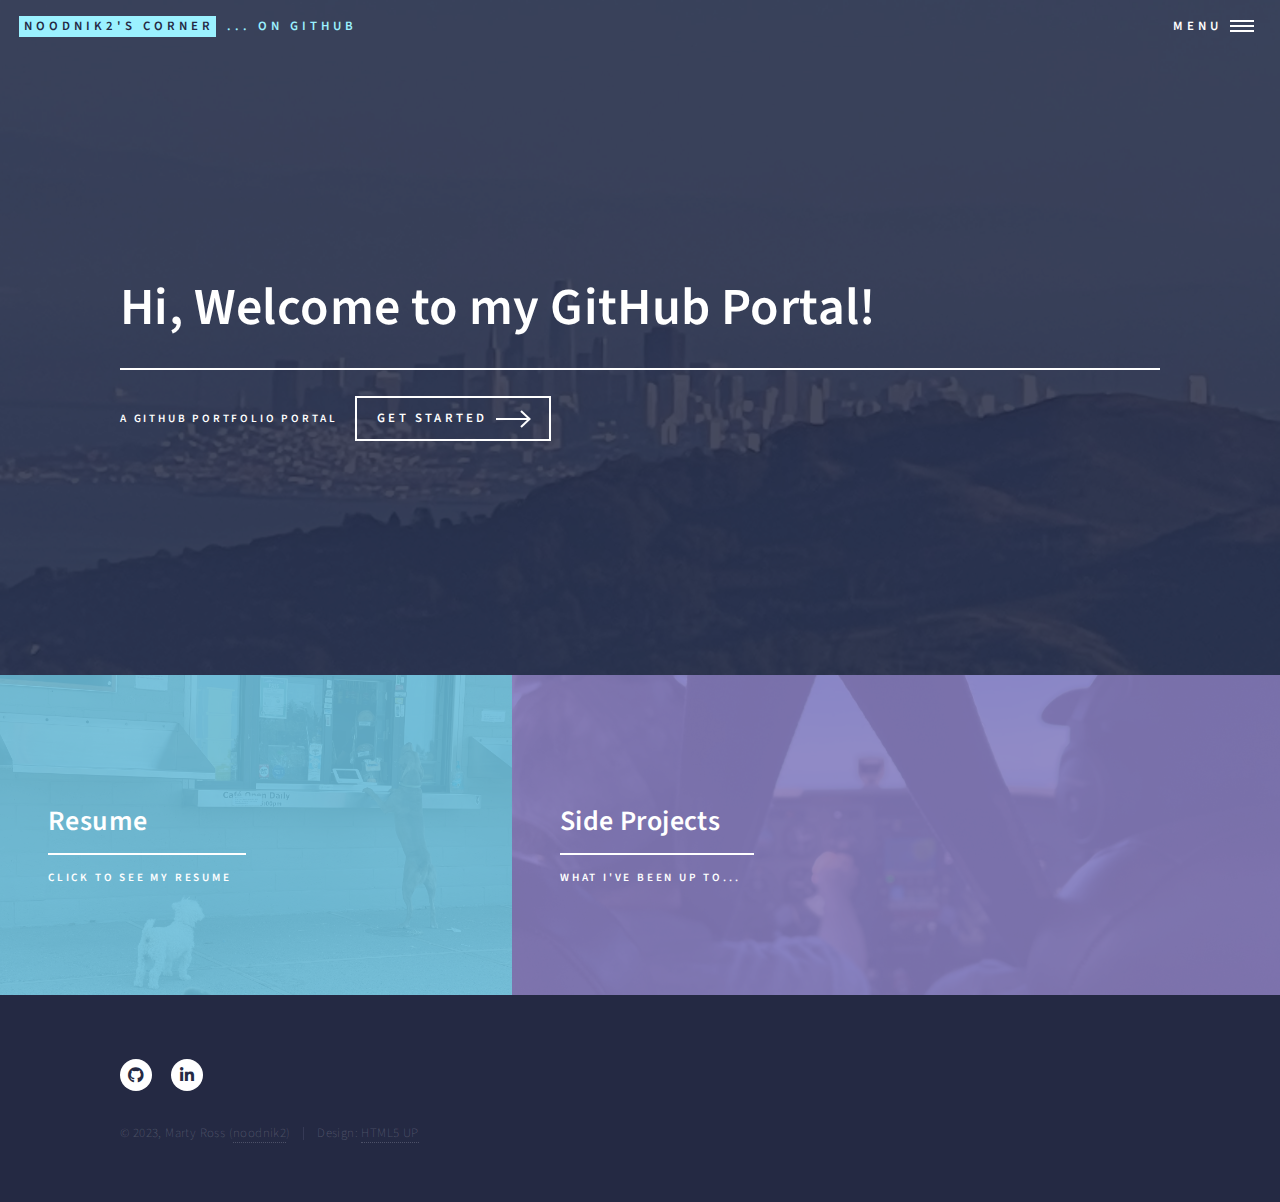
==== index.html @ 8166506c "Add favicon" ====
<!DOCTYPE HTML>
<!--
	Forty by HTML5 UP
	html5up.net | @ajlkn
	Free for personal and commercial use under the CCA 3.0 license (html5up.net/license)
-->
<html>
	<head>
		<title>Home | Noodnik2's Corner</title>
		<meta charset="utf-8" />
		<meta name="viewport" content="width=device-width, initial-scale=1, user-scalable=no" />
		<link rel="stylesheet" href="assets/css/main.css" />
		<link rel="icon" type="image/x-icon" href="images/muddyfeet.JPG">
		<noscript><link rel="stylesheet" href="assets/css/noscript.css" /></noscript>
	</head>
	<body class="is-preload">

		<!-- Wrapper -->
			<div id="wrapper">

				<!-- Header -->
					<header id="header" class="alt">
						<a href="index.html" class="logo"><strong>Noodnik2's Corner</strong> <span>... on GitHub</span></a>
						<nav>
							<a href="#menu">Menu</a>
						</nav>
					</header>

				<!-- Menu -->
					<nav id="menu">
						<ul class="links">
							<li><a href="index.html">Home</a></li>
							<li><a href="static/230316-MartyRoss-2fpg.pdf">Resume</a></li>
							<li><a href="side-projects.html">Side Projects</a></li>
						</ul>
						<ul class="actions stacked">
							<li><a href="index.html" class="button primary fit">Get Started</a></li>
						</ul>
					</nav>

				<!-- Banner -->
					<section id="banner" class="major">
						<div class="inner">
							<header class="major">
								<h1>Hi, Welcome to my GitHub Portal!</h1>
							</header>
							<div class="content">
								<p style="text-transform: uppercase;">A GitHub Portfolio Portal</p>
<!--								<p>Come share in my adventure!</p>-->
								<ul class="actions">
									<li><a href="#one" class="button next scrolly">Get Started</a></li>
								</ul>
							</div>
						</div>
					</section>

				<!-- Main -->
					<div id="main">

						<!-- One -->
							<section id="one" class="tiles">
								<article>
									<span class="image">
										<img src="images/houndclient.jpeg" alt="" />
									</span>
									<header class="major">
										<h3><a href="static/230316-MartyRoss-2fpg.pdf" class="link">Resume</a></h3>
										<p>Click to see my resume</p>
									</header>
								</article>
								<article>
									<span class="image">
										<img src="images/pilotage.jpeg" alt="" />
									</span>
									<header class="major">
										<h3><a href="side-projects.html" class="link">Side Projects</a></h3>
										<p>What I've been up to...</p>
									</header>
								</article>
<!--								<article>-->
<!--									<span class="image">-->
<!--										<img src="images/pic03.jpg" alt="" />-->
<!--									</span>-->
<!--									<header class="major">-->
<!--										<h3><a href="my-interests.html" class="link">Interests</a></h3>-->
<!--										<p>What interests me?</p>-->
<!--									</header>-->
<!--								</article>-->
<!--								<article>-->
<!--									<span class="image">-->
<!--										<img src="images/pic04.jpg" alt="" />-->
<!--									</span>-->
<!--									<header class="major">-->
<!--										<h3><a href="my-family.html" class="link">Family</a></h3>-->
<!--										<p>A bit about my family</p>-->
<!--									</header>-->
<!--								</article>-->

<!--								<article>-->
<!--									<span class="image">-->
<!--										<img src="images/pic05.jpg" alt="" />-->
<!--									</span>-->
<!--									<header class="major">-->
<!--										<h3><a href="landing.html" class="link">Consequat</a></h3>-->
<!--										<p>Ipsum dolor sit amet</p>-->
<!--									</header>-->
<!--								</article>-->
<!--								<article>-->
<!--									<span class="image">-->
<!--										<img src="images/pic06.jpg" alt="" />-->
<!--									</span>-->
<!--									<header class="major">-->
<!--										<h3><a href="landing.html" class="link">Etiam</a></h3>-->
<!--										<p>Feugiat amet tempus</p>-->
<!--									</header>-->
<!--								</article>-->
							</section>

<!--						&lt;!&ndash; Two &ndash;&gt;-->
<!--							<section id="two">-->
<!--								<div class="inner">-->
<!--									<header class="major">-->
<!--										<h2>Massa libero</h2>-->
<!--									</header>-->
<!--									<p>Nullam et orci eu lorem consequat tincidunt vivamus et sagittis libero. Mauris aliquet magna magna sed nunc rhoncus pharetra. Pellentesque condimentum sem. In efficitur ligula tate urna. Maecenas laoreet massa vel lacinia pellentesque lorem ipsum dolor. Nullam et orci eu lorem consequat tincidunt. Vivamus et sagittis libero. Mauris aliquet magna magna sed nunc rhoncus amet pharetra et feugiat tempus.</p>-->
<!--									<ul class="actions">-->
<!--										<li><a href="landing.html" class="button next">Get Started</a></li>-->
<!--									</ul>-->
<!--								</div>-->
<!--							</section>-->

					</div>

				<!-- Contact -->
<!--					<section id="contact">-->
<!--						<div class="inner">-->
<!--							<section>-->
<!--								<form method="post" action="#">-->
<!--									<div class="fields">-->
<!--										<div class="field half">-->
<!--											<label for="name">Name</label>-->
<!--											<input type="text" name="name" id="name" />-->
<!--										</div>-->
<!--										<div class="field half">-->
<!--											<label for="email">Email</label>-->
<!--											<input type="text" name="email" id="email" />-->
<!--										</div>-->
<!--										<div class="field">-->
<!--											<label for="message">Message</label>-->
<!--											<textarea name="message" id="message" rows="6"></textarea>-->
<!--										</div>-->
<!--									</div>-->
<!--									<ul class="actions">-->
<!--										<li><input type="submit" value="Send Message" class="primary" /></li>-->
<!--										<li><input type="reset" value="Clear" /></li>-->
<!--									</ul>-->
<!--								</form>-->
<!--							</section>-->
<!--							<section class="split">-->
<!--								<section>-->
<!--									<div class="contact-method">-->
<!--										<span class="icon solid alt fa-envelope"></span>-->
<!--										<h3>Email</h3>-->
<!--										<a href="#">information@untitled.tld</a>-->
<!--									</div>-->
<!--								</section>-->
<!--								<section>-->
<!--									<div class="contact-method">-->
<!--										<span class="icon solid alt fa-phone"></span>-->
<!--										<h3>Phone</h3>-->
<!--										<span>(000) 000-0000 x12387</span>-->
<!--									</div>-->
<!--								</section>-->
<!--								<section>-->
<!--									<div class="contact-method">-->
<!--										<span class="icon solid alt fa-home"></span>-->
<!--										<h3>Address</h3>-->
<!--										<span>1234 Somewhere Road #5432<br />-->
<!--										Nashville, TN 00000<br />-->
<!--										United States of America</span>-->
<!--									</div>-->
<!--								</section>-->
<!--							</section>-->
<!--						</div>-->
<!--					</section>-->

				<!-- Footer -->
					<footer id="footer">
						<div class="inner">
							<ul class="icons">
								<li><a href="https://github.com/noodnik2" class="icon brands alt fa-github"><span class="label">GitHub</span></a></li>
								<li><a href="https://www.linkedin.com/in/mdross510" class="icon brands alt fa-linkedin-in"><span class="label">LinkedIn</span></a></li>
							</ul>
							<ul class="copyright">
								<li>&copy; 2023, Marty Ross (<a href="https://github.com/noodnik2">noodnik2</a>)</li><li>Design: <a href="https://html5up.net">HTML5 UP</a></li>
							</ul>
						</div>
					</footer>

			</div>

		<!-- Scripts -->
			<script src="assets/js/jquery.min.js"></script>
			<script src="assets/js/jquery.scrolly.min.js"></script>
			<script src="assets/js/jquery.scrollex.min.js"></script>
			<script src="assets/js/browser.min.js"></script>
			<script src="assets/js/breakpoints.min.js"></script>
			<script src="assets/js/util.js"></script>
			<script src="assets/js/main.js"></script>

	</body>
</html>
---- assets/css/main.css ----
@import url(fontawesome-all.min.css);
@import url("https://fonts.googleapis.com/css?family=Source+Sans+Pro:300,300italic,600,600italic");

/*
	Forty by HTML5 UP
	html5up.net | @ajlkn
	Free for personal and commercial use under the CCA 3.0 license (html5up.net/license)
*/

html, body, div, span, applet, object,
iframe, h1, h2, h3, h4, h5, h6, p, blockquote,
pre, a, abbr, acronym, address, big, cite,
code, del, dfn, em, img, ins, kbd, q, s, samp,
small, strike, strong, sub, sup, tt, var, b,
u, i, center, dl, dt, dd, ol, ul, li, fieldset,
form, label, legend, table, caption, tbody,
tfoot, thead, tr, th, td, article, aside,
canvas, details, embed, figure, figcaption,
footer, header, hgroup, menu, nav, output, ruby,
section, summary, time, mark, audio, video {
	margin: 0;
	padding: 0;
	border: 0;
	font-size: 100%;
	font: inherit;
	vertical-align: baseline;}

article, aside, details, figcaption, figure,
footer, header, hgroup, menu, nav, section {
	display: block;}

body {
	line-height: 1;
}

ol, ul {
	list-style: none;
}

blockquote, q {
	quotes: none;
}

	blockquote:before, blockquote:after, q:before, q:after {
		content: '';
		content: none;
	}

table {
	border-collapse: collapse;
	border-spacing: 0;
}

body {
	-webkit-text-size-adjust: none;
}

mark {
	background-color: transparent;
	color: inherit;
}

input::-moz-focus-inner {
	border: 0;
	padding: 0;
}

input, select, textarea {
	-moz-appearance: none;
	-webkit-appearance: none;
	-ms-appearance: none;
	appearance: none;
}

/* Basic */

	@-ms-viewport {
		width: device-width;
	}

	body {
		-ms-overflow-style: scrollbar;
	}

	@media screen and (max-width: 480px) {

		html, body {
			min-width: 320px;
		}

	}

	html {
		box-sizing: border-box;
	}

	*, *:before, *:after {
		box-sizing: inherit;
	}

	body {
		background: #242943;
	}

		body.is-preload *, body.is-preload *:before, body.is-preload *:after {
			-moz-animation: none !important;
			-webkit-animation: none !important;
			-ms-animation: none !important;
			animation: none !important;
			-moz-transition: none !important;
			-webkit-transition: none !important;
			-ms-transition: none !important;
			transition: none !important;
		}

/* Type */

	body, input, select, textarea {
		color: #ffffff;
		font-family: "Source Sans Pro", Helvetica, sans-serif;
		font-size: 17pt;
		font-weight: 300;
		letter-spacing: 0.025em;
		line-height: 1.65;
	}

		@media screen and (max-width: 1680px) {

			body, input, select, textarea {
				font-size: 14pt;
			}

		}

		@media screen and (max-width: 1280px) {

			body, input, select, textarea {
				font-size: 12pt;
			}

		}

		@media screen and (max-width: 360px) {

			body, input, select, textarea {
				font-size: 11pt;
			}

		}

	a {
		-moz-transition: color 0.2s ease-in-out, border-bottom-color 0.2s ease-in-out;
		-webkit-transition: color 0.2s ease-in-out, border-bottom-color 0.2s ease-in-out;
		-ms-transition: color 0.2s ease-in-out, border-bottom-color 0.2s ease-in-out;
		transition: color 0.2s ease-in-out, border-bottom-color 0.2s ease-in-out;
		border-bottom: dotted 1px;
		color: inherit;
		text-decoration: none;
	}

		a:hover {
			border-bottom-color: transparent;
			color: #9bf1ff !important;
		}

		a:active {
			color: #53e3fb !important;
		}

	strong, b {
		color: #ffffff;
		font-weight: 600;
	}

	em, i {
		font-style: italic;
	}

	p {
		margin: 0 0 1em 0;
	}

	h1, h2, h3, h4, h5, h6 {
		color: #ffffff;
		font-weight: 600;
		line-height: 1.65;
		margin: 0 0 1em 0;
	}

		h1 a, h2 a, h3 a, h4 a, h5 a, h6 a {
			color: inherit;
			border-bottom: 0;
		}

	h1 {
		font-size: 2.5em;
	}

	h2 {
		font-size: 1.75em;
	}

	h3 {
		font-size: 1.35em;
	}

	h4 {
		font-size: 1.1em;
	}

	h5 {
		font-size: 0.9em;
	}

	h6 {
		font-size: 0.7em;
	}

	@media screen and (max-width: 736px) {

		h1 {
			font-size: 2em;
		}

		h2 {
			font-size: 1.5em;
		}

		h3 {
			font-size: 1.25em;
		}

	}

	sub {
		font-size: 0.8em;
		position: relative;
		top: 0.5em;
	}

	sup {
		font-size: 0.8em;
		position: relative;
		top: -0.5em;
	}

	blockquote {
		border-left: solid 4px rgba(212, 212, 255, 0.1);
		font-style: italic;
		margin: 0 0 2em 0;
		padding: 0.5em 0 0.5em 2em;
	}

	code {
		background: rgba(212, 212, 255, 0.035);
		font-family: "Courier New", monospace;
		font-size: 0.9em;
		margin: 0 0.25em;
		padding: 0.25em 0.15em;
	}

	pre {
		-webkit-overflow-scrolling: touch;
		font-family: "Courier New", monospace;
		font-size: 0.9em;
		margin: 0 0 2em 0;
	}

		pre code {
			display: block;
			line-height: 1.75;
			padding: 1em 1.5em;
			overflow-x: auto;
		}

	hr {
		border: 0;
		border-bottom: solid 1px rgba(212, 212, 255, 0.1);
		margin: 2em 0;
	}

		hr.major {
			margin: 3em 0;
		}

	.align-left {
		text-align: left;
	}

	.align-center {
		text-align: center;
	}

	.align-right {
		text-align: right;
	}

/* Row */

	.row {
		display: flex;
		flex-wrap: wrap;
		box-sizing: border-box;
		align-items: stretch;
	}

		.row > * {
			box-sizing: border-box;
		}

		.row.gtr-uniform > * > :last-child {
			margin-bottom: 0;
		}

		.row.aln-left {
			justify-content: flex-start;
		}

		.row.aln-center {
			justify-content: center;
		}

		.row.aln-right {
			justify-content: flex-end;
		}

		.row.aln-top {
			align-items: flex-start;
		}

		.row.aln-middle {
			align-items: center;
		}

		.row.aln-bottom {
			align-items: flex-end;
		}

		.row > .imp {
			order: -1;
		}

		.row > .col-1 {
			width: 8.33333%;
		}

		.row > .off-1 {
			margin-left: 8.33333%;
		}

		.row > .col-2 {
			width: 16.66667%;
		}

		.row > .off-2 {
			margin-left: 16.66667%;
		}

		.row > .col-3 {
			width: 25%;
		}

		.row > .off-3 {
			margin-left: 25%;
		}

		.row > .col-4 {
			width: 33.33333%;
		}

		.row > .off-4 {
			margin-left: 33.33333%;
		}

		.row > .col-5 {
			width: 41.66667%;
		}

		.row > .off-5 {
			margin-left: 41.66667%;
		}

		.row > .col-6 {
			width: 50%;
		}

		.row > .off-6 {
			margin-left: 50%;
		}

		.row > .col-7 {
			width: 58.33333%;
		}

		.row > .off-7 {
			margin-left: 58.33333%;
		}

		.row > .col-8 {
			width: 66.66667%;
		}

		.row > .off-8 {
			margin-left: 66.66667%;
		}

		.row > .col-9 {
			width: 75%;
		}

		.row > .off-9 {
			margin-left: 75%;
		}

		.row > .col-10 {
			width: 83.33333%;
		}

		.row > .off-10 {
			margin-left: 83.33333%;
		}

		.row > .col-11 {
			width: 91.66667%;
		}

		.row > .off-11 {
			margin-left: 91.66667%;
		}

		.row > .col-12 {
			width: 100%;
		}

		.row > .off-12 {
			margin-left: 100%;
		}

		.row.gtr-0 {
			margin-top: 0;
			margin-left: 0em;
		}

			.row.gtr-0 > * {
				padding: 0 0 0 0em;
			}

			.row.gtr-0.gtr-uniform {
				margin-top: 0em;
			}

				.row.gtr-0.gtr-uniform > * {
					padding-top: 0em;
				}

		.row.gtr-25 {
			margin-top: 0;
			margin-left: -0.5em;
		}

			.row.gtr-25 > * {
				padding: 0 0 0 0.5em;
			}

			.row.gtr-25.gtr-uniform {
				margin-top: -0.5em;
			}

				.row.gtr-25.gtr-uniform > * {
					padding-top: 0.5em;
				}

		.row.gtr-50 {
			margin-top: 0;
			margin-left: -1em;
		}

			.row.gtr-50 > * {
				padding: 0 0 0 1em;
			}

			.row.gtr-50.gtr-uniform {
				margin-top: -1em;
			}

				.row.gtr-50.gtr-uniform > * {
					padding-top: 1em;
				}

		.row {
			margin-top: 0;
			margin-left: -2em;
		}

			.row > * {
				padding: 0 0 0 2em;
			}

			.row.gtr-uniform {
				margin-top: -2em;
			}

				.row.gtr-uniform > * {
					padding-top: 2em;
				}

		.row.gtr-150 {
			margin-top: 0;
			margin-left: -3em;
		}

			.row.gtr-150 > * {
				padding: 0 0 0 3em;
			}

			.row.gtr-150.gtr-uniform {
				margin-top: -3em;
			}

				.row.gtr-150.gtr-uniform > * {
					padding-top: 3em;
				}

		.row.gtr-200 {
			margin-top: 0;
			margin-left: -4em;
		}

			.row.gtr-200 > * {
				padding: 0 0 0 4em;
			}

			.row.gtr-200.gtr-uniform {
				margin-top: -4em;
			}

				.row.gtr-200.gtr-uniform > * {
					padding-top: 4em;
				}

		@media screen and (max-width: 1680px) {

			.row {
				display: flex;
				flex-wrap: wrap;
				box-sizing: border-box;
				align-items: stretch;
			}

				.row > * {
					box-sizing: border-box;
				}

				.row.gtr-uniform > * > :last-child {
					margin-bottom: 0;
				}

				.row.aln-left {
					justify-content: flex-start;
				}

				.row.aln-center {
					justify-content: center;
				}

				.row.aln-right {
					justify-content: flex-end;
				}

				.row.aln-top {
					align-items: flex-start;
				}

				.row.aln-middle {
					align-items: center;
				}

				.row.aln-bottom {
					align-items: flex-end;
				}

				.row > .imp-xlarge {
					order: -1;
				}

				.row > .col-1-xlarge {
					width: 8.33333%;
				}

				.row > .off-1-xlarge {
					margin-left: 8.33333%;
				}

				.row > .col-2-xlarge {
					width: 16.66667%;
				}

				.row > .off-2-xlarge {
					margin-left: 16.66667%;
				}

				.row > .col-3-xlarge {
					width: 25%;
				}

				.row > .off-3-xlarge {
					margin-left: 25%;
				}

				.row > .col-4-xlarge {
					width: 33.33333%;
				}

				.row > .off-4-xlarge {
					margin-left: 33.33333%;
				}

				.row > .col-5-xlarge {
					width: 41.66667%;
				}

				.row > .off-5-xlarge {
					margin-left: 41.66667%;
				}

				.row > .col-6-xlarge {
					width: 50%;
				}

				.row > .off-6-xlarge {
					margin-left: 50%;
				}

				.row > .col-7-xlarge {
					width: 58.33333%;
				}

				.row > .off-7-xlarge {
					margin-left: 58.33333%;
				}

				.row > .col-8-xlarge {
					width: 66.66667%;
				}

				.row > .off-8-xlarge {
					margin-left: 66.66667%;
				}

				.row > .col-9-xlarge {
					width: 75%;
				}

				.row > .off-9-xlarge {
					margin-left: 75%;
				}

				.row > .col-10-xlarge {
					width: 83.33333%;
				}

				.row > .off-10-xlarge {
					margin-left: 83.33333%;
				}

				.row > .col-11-xlarge {
					width: 91.66667%;
				}

				.row > .off-11-xlarge {
					margin-left: 91.66667%;
				}

				.row > .col-12-xlarge {
					width: 100%;
				}

				.row > .off-12-xlarge {
					margin-left: 100%;
				}

				.row.gtr-0 {
					margin-top: 0;
					margin-left: 0em;
				}

					.row.gtr-0 > * {
						padding: 0 0 0 0em;
					}

					.row.gtr-0.gtr-uniform {
						margin-top: 0em;
					}

						.row.gtr-0.gtr-uniform > * {
							padding-top: 0em;
						}

				.row.gtr-25 {
					margin-top: 0;
					margin-left: -0.5em;
				}

					.row.gtr-25 > * {
						padding: 0 0 0 0.5em;
					}

					.row.gtr-25.gtr-uniform {
						margin-top: -0.5em;
					}

						.row.gtr-25.gtr-uniform > * {
							padding-top: 0.5em;
						}

				.row.gtr-50 {
					margin-top: 0;
					margin-left: -1em;
				}

					.row.gtr-50 > * {
						padding: 0 0 0 1em;
					}

					.row.gtr-50.gtr-uniform {
						margin-top: -1em;
					}

						.row.gtr-50.gtr-uniform > * {
							padding-top: 1em;
						}

				.row {
					margin-top: 0;
					margin-left: -2em;
				}

					.row > * {
						padding: 0 0 0 2em;
					}

					.row.gtr-uniform {
						margin-top: -2em;
					}

						.row.gtr-uniform > * {
							padding-top: 2em;
						}

				.row.gtr-150 {
					margin-top: 0;
					margin-left: -3em;
				}

					.row.gtr-150 > * {
						padding: 0 0 0 3em;
					}

					.row.gtr-150.gtr-uniform {
						margin-top: -3em;
					}

						.row.gtr-150.gtr-uniform > * {
							padding-top: 3em;
						}

				.row.gtr-200 {
					margin-top: 0;
					margin-left: -4em;
				}

					.row.gtr-200 > * {
						padding: 0 0 0 4em;
					}

					.row.gtr-200.gtr-uniform {
						margin-top: -4em;
					}

						.row.gtr-200.gtr-uniform > * {
							padding-top: 4em;
						}

		}

		@media screen and (max-width: 1280px) {

			.row {
				display: flex;
				flex-wrap: wrap;
				box-sizing: border-box;
				align-items: stretch;
			}

				.row > * {
					box-sizing: border-box;
				}

				.row.gtr-uniform > * > :last-child {
					margin-bottom: 0;
				}

				.row.aln-left {
					justify-content: flex-start;
				}

				.row.aln-center {
					justify-content: center;
				}

				.row.aln-right {
					justify-content: flex-end;
				}

				.row.aln-top {
					align-items: flex-start;
				}

				.row.aln-middle {
					align-items: center;
				}

				.row.aln-bottom {
					align-items: flex-end;
				}

				.row > .imp-large {
					order: -1;
				}

				.row > .col-1-large {
					width: 8.33333%;
				}

				.row > .off-1-large {
					margin-left: 8.33333%;
				}

				.row > .col-2-large {
					width: 16.66667%;
				}

				.row > .off-2-large {
					margin-left: 16.66667%;
				}

				.row > .col-3-large {
					width: 25%;
				}

				.row > .off-3-large {
					margin-left: 25%;
				}

				.row > .col-4-large {
					width: 33.33333%;
				}

				.row > .off-4-large {
					margin-left: 33.33333%;
				}

				.row > .col-5-large {
					width: 41.66667%;
				}

				.row > .off-5-large {
					margin-left: 41.66667%;
				}

				.row > .col-6-large {
					width: 50%;
				}

				.row > .off-6-large {
					margin-left: 50%;
				}

				.row > .col-7-large {
					width: 58.33333%;
				}

				.row > .off-7-large {
					margin-left: 58.33333%;
				}

				.row > .col-8-large {
					width: 66.66667%;
				}

				.row > .off-8-large {
					margin-left: 66.66667%;
				}

				.row > .col-9-large {
					width: 75%;
				}

				.row > .off-9-large {
					margin-left: 75%;
				}

				.row > .col-10-large {
					width: 83.33333%;
				}

				.row > .off-10-large {
					margin-left: 83.33333%;
				}

				.row > .col-11-large {
					width: 91.66667%;
				}

				.row > .off-11-large {
					margin-left: 91.66667%;
				}

				.row > .col-12-large {
					width: 100%;
				}

				.row > .off-12-large {
					margin-left: 100%;
				}

				.row.gtr-0 {
					margin-top: 0;
					margin-left: 0em;
				}

					.row.gtr-0 > * {
						padding: 0 0 0 0em;
					}

					.row.gtr-0.gtr-uniform {
						margin-top: 0em;
					}

						.row.gtr-0.gtr-uniform > * {
							padding-top: 0em;
						}

				.row.gtr-25 {
					margin-top: 0;
					margin-left: -0.375em;
				}

					.row.gtr-25 > * {
						padding: 0 0 0 0.375em;
					}

					.row.gtr-25.gtr-uniform {
						margin-top: -0.375em;
					}

						.row.gtr-25.gtr-uniform > * {
							padding-top: 0.375em;
						}

				.row.gtr-50 {
					margin-top: 0;
					margin-left: -0.75em;
				}

					.row.gtr-50 > * {
						padding: 0 0 0 0.75em;
					}

					.row.gtr-50.gtr-uniform {
						margin-top: -0.75em;
					}

						.row.gtr-50.gtr-uniform > * {
							padding-top: 0.75em;
						}

				.row {
					margin-top: 0;
					margin-left: -1.5em;
				}

					.row > * {
						padding: 0 0 0 1.5em;
					}

					.row.gtr-uniform {
						margin-top: -1.5em;
					}

						.row.gtr-uniform > * {
							padding-top: 1.5em;
						}

				.row.gtr-150 {
					margin-top: 0;
					margin-left: -2.25em;
				}

					.row.gtr-150 > * {
						padding: 0 0 0 2.25em;
					}

					.row.gtr-150.gtr-uniform {
						margin-top: -2.25em;
					}

						.row.gtr-150.gtr-uniform > * {
							padding-top: 2.25em;
						}

				.row.gtr-200 {
					margin-top: 0;
					margin-left: -3em;
				}

					.row.gtr-200 > * {
						padding: 0 0 0 3em;
					}

					.row.gtr-200.gtr-uniform {
						margin-top: -3em;
					}

						.row.gtr-200.gtr-uniform > * {
							padding-top: 3em;
						}

		}

		@media screen and (max-width: 980px) {

			.row {
				display: flex;
				flex-wrap: wrap;
				box-sizing: border-box;
				align-items: stretch;
			}

				.row > * {
					box-sizing: border-box;
				}

				.row.gtr-uniform > * > :last-child {
					margin-bottom: 0;
				}

				.row.aln-left {
					justify-content: flex-start;
				}

				.row.aln-center {
					justify-content: center;
				}

				.row.aln-right {
					justify-content: flex-end;
				}

				.row.aln-top {
					align-items: flex-start;
				}

				.row.aln-middle {
					align-items: center;
				}

				.row.aln-bottom {
					align-items: flex-end;
				}

				.row > .imp-medium {
					order: -1;
				}

				.row > .col-1-medium {
					width: 8.33333%;
				}

				.row > .off-1-medium {
					margin-left: 8.33333%;
				}

				.row > .col-2-medium {
					width: 16.66667%;
				}

				.row > .off-2-medium {
					margin-left: 16.66667%;
				}

				.row > .col-3-medium {
					width: 25%;
				}

				.row > .off-3-medium {
					margin-left: 25%;
				}

				.row > .col-4-medium {
					width: 33.33333%;
				}

				.row > .off-4-medium {
					margin-left: 33.33333%;
				}

				.row > .col-5-medium {
					width: 41.66667%;
				}

				.row > .off-5-medium {
					margin-left: 41.66667%;
				}

				.row > .col-6-medium {
					width: 50%;
				}

				.row > .off-6-medium {
					margin-left: 50%;
				}

				.row > .col-7-medium {
					width: 58.33333%;
				}

				.row > .off-7-medium {
					margin-left: 58.33333%;
				}

				.row > .col-8-medium {
					width: 66.66667%;
				}

				.row > .off-8-medium {
					margin-left: 66.66667%;
				}

				.row > .col-9-medium {
					width: 75%;
				}

				.row > .off-9-medium {
					margin-left: 75%;
				}

				.row > .col-10-medium {
					width: 83.33333%;
				}

				.row > .off-10-medium {
					margin-left: 83.33333%;
				}

				.row > .col-11-medium {
					width: 91.66667%;
				}

				.row > .off-11-medium {
					margin-left: 91.66667%;
				}

				.row > .col-12-medium {
					width: 100%;
				}

				.row > .off-12-medium {
					margin-left: 100%;
				}

				.row.gtr-0 {
					margin-top: 0;
					margin-left: 0em;
				}

					.row.gtr-0 > * {
						padding: 0 0 0 0em;
					}

					.row.gtr-0.gtr-uniform {
						margin-top: 0em;
					}

						.row.gtr-0.gtr-uniform > * {
							padding-top: 0em;
						}

				.row.gtr-25 {
					margin-top: 0;
					margin-left: -0.375em;
				}

					.row.gtr-25 > * {
						padding: 0 0 0 0.375em;
					}

					.row.gtr-25.gtr-uniform {
						margin-top: -0.375em;
					}

						.row.gtr-25.gtr-uniform > * {
							padding-top: 0.375em;
						}

				.row.gtr-50 {
					margin-top: 0;
					margin-left: -0.75em;
				}

					.row.gtr-50 > * {
						padding: 0 0 0 0.75em;
					}

					.row.gtr-50.gtr-uniform {
						margin-top: -0.75em;
					}

						.row.gtr-50.gtr-uniform > * {
							padding-top: 0.75em;
						}

				.row {
					margin-top: 0;
					margin-left: -1.5em;
				}

					.row > * {
						padding: 0 0 0 1.5em;
					}

					.row.gtr-uniform {
						margin-top: -1.5em;
					}

						.row.gtr-uniform > * {
							padding-top: 1.5em;
						}

				.row.gtr-150 {
					margin-top: 0;
					margin-left: -2.25em;
				}

					.row.gtr-150 > * {
						padding: 0 0 0 2.25em;
					}

					.row.gtr-150.gtr-uniform {
						margin-top: -2.25em;
					}

						.row.gtr-150.gtr-uniform > * {
							padding-top: 2.25em;
						}

				.row.gtr-200 {
					margin-top: 0;
					margin-left: -3em;
				}

					.row.gtr-200 > * {
						padding: 0 0 0 3em;
					}

					.row.gtr-200.gtr-uniform {
						margin-top: -3em;
					}

						.row.gtr-200.gtr-uniform > * {
							padding-top: 3em;
						}

		}

		@media screen and (max-width: 736px) {

			.row {
				display: flex;
				flex-wrap: wrap;
				box-sizing: border-box;
				align-items: stretch;
			}

				.row > * {
					box-sizing: border-box;
				}

				.row.gtr-uniform > * > :last-child {
					margin-bottom: 0;
				}

				.row.aln-left {
					justify-content: flex-start;
				}

				.row.aln-center {
					justify-content: center;
				}

				.row.aln-right {
					justify-content: flex-end;
				}

				.row.aln-top {
					align-items: flex-start;
				}

				.row.aln-middle {
					align-items: center;
				}

				.row.aln-bottom {
					align-items: flex-end;
				}

				.row > .imp-small {
					order: -1;
				}

				.row > .col-1-small {
					width: 8.33333%;
				}

				.row > .off-1-small {
					margin-left: 8.33333%;
				}

				.row > .col-2-small {
					width: 16.66667%;
				}

				.row > .off-2-small {
					margin-left: 16.66667%;
				}

				.row > .col-3-small {
					width: 25%;
				}

				.row > .off-3-small {
					margin-left: 25%;
				}

				.row > .col-4-small {
					width: 33.33333%;
				}

				.row > .off-4-small {
					margin-left: 33.33333%;
				}

				.row > .col-5-small {
					width: 41.66667%;
				}

				.row > .off-5-small {
					margin-left: 41.66667%;
				}

				.row > .col-6-small {
					width: 50%;
				}

				.row > .off-6-small {
					margin-left: 50%;
				}

				.row > .col-7-small {
					width: 58.33333%;
				}

				.row > .off-7-small {
					margin-left: 58.33333%;
				}

				.row > .col-8-small {
					width: 66.66667%;
				}

				.row > .off-8-small {
					margin-left: 66.66667%;
				}

				.row > .col-9-small {
					width: 75%;
				}

				.row > .off-9-small {
					margin-left: 75%;
				}

				.row > .col-10-small {
					width: 83.33333%;
				}

				.row > .off-10-small {
					margin-left: 83.33333%;
				}

				.row > .col-11-small {
					width: 91.66667%;
				}

				.row > .off-11-small {
					margin-left: 91.66667%;
				}

				.row > .col-12-small {
					width: 100%;
				}

				.row > .off-12-small {
					margin-left: 100%;
				}

				.row.gtr-0 {
					margin-top: 0;
					margin-left: 0em;
				}

					.row.gtr-0 > * {
						padding: 0 0 0 0em;
					}

					.row.gtr-0.gtr-uniform {
						margin-top: 0em;
					}

						.row.gtr-0.gtr-uniform > * {
							padding-top: 0em;
						}

				.row.gtr-25 {
					margin-top: 0;
					margin-left: -0.3125em;
				}

					.row.gtr-25 > * {
						padding: 0 0 0 0.3125em;
					}

					.row.gtr-25.gtr-uniform {
						margin-top: -0.3125em;
					}

						.row.gtr-25.gtr-uniform > * {
							padding-top: 0.3125em;
						}

				.row.gtr-50 {
					margin-top: 0;
					margin-left: -0.625em;
				}

					.row.gtr-50 > * {
						padding: 0 0 0 0.625em;
					}

					.row.gtr-50.gtr-uniform {
						margin-top: -0.625em;
					}

						.row.gtr-50.gtr-uniform > * {
							padding-top: 0.625em;
						}

				.row {
					margin-top: 0;
					margin-left: -1.25em;
				}

					.row > * {
						padding: 0 0 0 1.25em;
					}

					.row.gtr-uniform {
						margin-top: -1.25em;
					}

						.row.gtr-uniform > * {
							padding-top: 1.25em;
						}

				.row.gtr-150 {
					margin-top: 0;
					margin-left: -1.875em;
				}

					.row.gtr-150 > * {
						padding: 0 0 0 1.875em;
					}

					.row.gtr-150.gtr-uniform {
						margin-top: -1.875em;
					}

						.row.gtr-150.gtr-uniform > * {
							padding-top: 1.875em;
						}

				.row.gtr-200 {
					margin-top: 0;
					margin-left: -2.5em;
				}

					.row.gtr-200 > * {
						padding: 0 0 0 2.5em;
					}

					.row.gtr-200.gtr-uniform {
						margin-top: -2.5em;
					}

						.row.gtr-200.gtr-uniform > * {
							padding-top: 2.5em;
						}

		}

		@media screen and (max-width: 480px) {

			.row {
				display: flex;
				flex-wrap: wrap;
				box-sizing: border-box;
				align-items: stretch;
			}

				.row > * {
					box-sizing: border-box;
				}

				.row.gtr-uniform > * > :last-child {
					margin-bottom: 0;
				}

				.row.aln-left {
					justify-content: flex-start;
				}

				.row.aln-center {
					justify-content: center;
				}

				.row.aln-right {
					justify-content: flex-end;
				}

				.row.aln-top {
					align-items: flex-start;
				}

				.row.aln-middle {
					align-items: center;
				}

				.row.aln-bottom {
					align-items: flex-end;
				}

				.row > .imp-xsmall {
					order: -1;
				}

				.row > .col-1-xsmall {
					width: 8.33333%;
				}

				.row > .off-1-xsmall {
					margin-left: 8.33333%;
				}

				.row > .col-2-xsmall {
					width: 16.66667%;
				}

				.row > .off-2-xsmall {
					margin-left: 16.66667%;
				}

				.row > .col-3-xsmall {
					width: 25%;
				}

				.row > .off-3-xsmall {
					margin-left: 25%;
				}

				.row > .col-4-xsmall {
					width: 33.33333%;
				}

				.row > .off-4-xsmall {
					margin-left: 33.33333%;
				}

				.row > .col-5-xsmall {
					width: 41.66667%;
				}

				.row > .off-5-xsmall {
					margin-left: 41.66667%;
				}

				.row > .col-6-xsmall {
					width: 50%;
				}

				.row > .off-6-xsmall {
					margin-left: 50%;
				}

				.row > .col-7-xsmall {
					width: 58.33333%;
				}

				.row > .off-7-xsmall {
					margin-left: 58.33333%;
				}

				.row > .col-8-xsmall {
					width: 66.66667%;
				}

				.row > .off-8-xsmall {
					margin-left: 66.66667%;
				}

				.row > .col-9-xsmall {
					width: 75%;
				}

				.row > .off-9-xsmall {
					margin-left: 75%;
				}

				.row > .col-10-xsmall {
					width: 83.33333%;
				}

				.row > .off-10-xsmall {
					margin-left: 83.33333%;
				}

				.row > .col-11-xsmall {
					width: 91.66667%;
				}

				.row > .off-11-xsmall {
					margin-left: 91.66667%;
				}

				.row > .col-12-xsmall {
					width: 100%;
				}

				.row > .off-12-xsmall {
					margin-left: 100%;
				}

				.row.gtr-0 {
					margin-top: 0;
					margin-left: 0em;
				}

					.row.gtr-0 > * {
						padding: 0 0 0 0em;
					}

					.row.gtr-0.gtr-uniform {
						margin-top: 0em;
					}

						.row.gtr-0.gtr-uniform > * {
							padding-top: 0em;
						}

				.row.gtr-25 {
					margin-top: 0;
					margin-left: -0.3125em;
				}

					.row.gtr-25 > * {
						padding: 0 0 0 0.3125em;
					}

					.row.gtr-25.gtr-uniform {
						margin-top: -0.3125em;
					}

						.row.gtr-25.gtr-uniform > * {
							padding-top: 0.3125em;
						}

				.row.gtr-50 {
					margin-top: 0;
					margin-left: -0.625em;
				}

					.row.gtr-50 > * {
						padding: 0 0 0 0.625em;
					}

					.row.gtr-50.gtr-uniform {
						margin-top: -0.625em;
					}

						.row.gtr-50.gtr-uniform > * {
							padding-top: 0.625em;
						}

				.row {
					margin-top: 0;
					margin-left: -1.25em;
				}

					.row > * {
						padding: 0 0 0 1.25em;
					}

					.row.gtr-uniform {
						margin-top: -1.25em;
					}

						.row.gtr-uniform > * {
							padding-top: 1.25em;
						}

				.row.gtr-150 {
					margin-top: 0;
					margin-left: -1.875em;
				}

					.row.gtr-150 > * {
						padding: 0 0 0 1.875em;
					}

					.row.gtr-150.gtr-uniform {
						margin-top: -1.875em;
					}

						.row.gtr-150.gtr-uniform > * {
							padding-top: 1.875em;
						}

				.row.gtr-200 {
					margin-top: 0;
					margin-left: -2.5em;
				}

					.row.gtr-200 > * {
						padding: 0 0 0 2.5em;
					}

					.row.gtr-200.gtr-uniform {
						margin-top: -2.5em;
					}

						.row.gtr-200.gtr-uniform > * {
							padding-top: 2.5em;
						}

		}

/* Section/Article */

	section.special, article.special {
		text-align: center;
	}

	header.major {
		width: -moz-max-content;
		width: -webkit-max-content;
		width: -ms-max-content;
		width: max-content;
		margin-bottom: 1em;
	}

		header.major > :first-child {
			margin-bottom: 0;
			width: calc(100% + 0.5em);
		}

			header.major > :first-child:after {
				content: '';
				background-color: #ffffff;
				display: block;
				height: 2px;
				margin: 0.325em 0 0.5em 0;
				width: 100%;
			}

		header.major > p {
			font-size: 0.7em;
			font-weight: 600;
			letter-spacing: 0.25em;
			margin-bottom: 0;
			text-transform: uppercase;
		}

		body.is-ie header.major > :first-child:after {
			max-width: 9em;
		}

		body.is-ie header.major > h1:after {
			max-width: 100% !important;
		}

	.indent {
		padding-left: 1em;
	}

	@media screen and (max-width: 736px) {

		header.major > p br {
			display: none;
		}

	}

/* Form */

	form {
		margin: 0 0 2em 0;
	}

		form > :last-child {
			margin-bottom: 0;
		}

		form > .fields {
			display: -moz-flex;
			display: -webkit-flex;
			display: -ms-flex;
			display: flex;
			-moz-flex-wrap: wrap;
			-webkit-flex-wrap: wrap;
			-ms-flex-wrap: wrap;
			flex-wrap: wrap;
			width: calc(100% + 3em);
			margin: -1.5em 0 2em -1.5em;
		}

			form > .fields > .field {
				-moz-flex-grow: 0;
				-webkit-flex-grow: 0;
				-ms-flex-grow: 0;
				flex-grow: 0;
				-moz-flex-shrink: 0;
				-webkit-flex-shrink: 0;
				-ms-flex-shrink: 0;
				flex-shrink: 0;
				padding: 1.5em 0 0 1.5em;
				width: calc(100% - 1.5em);
			}

				form > .fields > .field.half {
					width: calc(50% - 0.75em);
				}

				form > .fields > .field.third {
					width: calc(100%/3 - 0.5em);
				}

				form > .fields > .field.quarter {
					width: calc(25% - 0.375em);
				}

		@media screen and (max-width: 480px) {

			form > .fields {
				width: calc(100% + 3em);
				margin: -1.5em 0 2em -1.5em;
			}

				form > .fields > .field {
					padding: 1.5em 0 0 1.5em;
					width: calc(100% - 1.5em);
				}

					form > .fields > .field.half {
						width: calc(100% - 1.5em);
					}

					form > .fields > .field.third {
						width: calc(100% - 1.5em);
					}

					form > .fields > .field.quarter {
						width: calc(100% - 1.5em);
					}

		}

	label {
		color: #ffffff;
		display: block;
		font-size: 0.8em;
		font-weight: 600;
		letter-spacing: 0.25em;
		margin: 0 0 1em 0;
		text-transform: uppercase;
	}

	input[type="text"],
	input[type="password"],
	input[type="email"],
	input[type="tel"],
	input[type="search"],
	input[type="url"],
	select,
	textarea {
		-moz-appearance: none;
		-webkit-appearance: none;
		-ms-appearance: none;
		appearance: none;
		background: rgba(212, 212, 255, 0.035);
		border: none;
		border-radius: 0;
		color: inherit;
		display: block;
		outline: 0;
		padding: 0 1em;
		text-decoration: none;
		width: 100%;
	}

		input[type="text"]:invalid,
		input[type="password"]:invalid,
		input[type="email"]:invalid,
		input[type="tel"]:invalid,
		input[type="search"]:invalid,
		input[type="url"]:invalid,
		select:invalid,
		textarea:invalid {
			box-shadow: none;
		}

		input[type="text"]:focus,
		input[type="password"]:focus,
		input[type="email"]:focus,
		input[type="tel"]:focus,
		input[type="search"]:focus,
		input[type="url"]:focus,
		select:focus,
		textarea:focus {
			border-color: #9bf1ff;
			box-shadow: 0 0 0 2px #9bf1ff;
		}

	select {
		background-image: url("data:image/svg+xml;charset=utf8,%3Csvg xmlns='http://www.w3.org/2000/svg' width='40' height='40' preserveAspectRatio='none' viewBox='0 0 40 40'%3E%3Cpath d='M9.4,12.3l10.4,10.4l10.4-10.4c0.2-0.2,0.5-0.4,0.9-0.4c0.3,0,0.6,0.1,0.9,0.4l3.3,3.3c0.2,0.2,0.4,0.5,0.4,0.9 c0,0.4-0.1,0.6-0.4,0.9L20.7,31.9c-0.2,0.2-0.5,0.4-0.9,0.4c-0.3,0-0.6-0.1-0.9-0.4L4.3,17.3c-0.2-0.2-0.4-0.5-0.4-0.9 c0-0.4,0.1-0.6,0.4-0.9l3.3-3.3c0.2-0.2,0.5-0.4,0.9-0.4S9.1,12.1,9.4,12.3z' fill='rgba(212, 212, 255, 0.1)' /%3E%3C/svg%3E");
		background-size: 1.25rem;
		background-repeat: no-repeat;
		background-position: calc(100% - 1rem) center;
		height: 2.75em;
		padding-right: 2.75em;
		text-overflow: ellipsis;
	}

		select option {
			color: #ffffff;
			background: #242943;
		}

		select:focus::-ms-value {
			background-color: transparent;
		}

		select::-ms-expand {
			display: none;
		}

	input[type="text"],
	input[type="password"],
	input[type="email"],
	input[type="tel"],
	input[type="search"],
	input[type="url"],
	select {
		height: 2.75em;
	}

	textarea {
		padding: 0.75em 1em;
	}

	input[type="checkbox"],
	input[type="radio"] {
		-moz-appearance: none;
		-webkit-appearance: none;
		-ms-appearance: none;
		appearance: none;
		display: block;
		float: left;
		margin-right: -2em;
		opacity: 0;
		width: 1em;
		z-index: -1;
	}

		input[type="checkbox"] + label,
		input[type="radio"] + label {
			text-decoration: none;
			color: #ffffff;
			cursor: pointer;
			display: inline-block;
			font-weight: 300;
			padding-left: 2.65em;
			padding-right: 0.75em;
			position: relative;
		}

			input[type="checkbox"] + label:before,
			input[type="radio"] + label:before {
				-moz-osx-font-smoothing: grayscale;
				-webkit-font-smoothing: antialiased;
				display: inline-block;
				font-style: normal;
				font-variant: normal;
				text-rendering: auto;
				line-height: 1;
				text-transform: none !important;
				font-family: 'Font Awesome 5 Free';
				font-weight: 900;
			}

			input[type="checkbox"] + label:before,
			input[type="radio"] + label:before {
				background: rgba(212, 212, 255, 0.035);
				content: '';
				display: inline-block;
				font-size: 0.8em;
				height: 2.0625em;
				left: 0;
				letter-spacing: 0;
				line-height: 2.0625em;
				position: absolute;
				text-align: center;
				top: 0;
				width: 2.0625em;
			}

		input[type="checkbox"]:checked + label:before,
		input[type="radio"]:checked + label:before {
			background: #ffffff;
			border-color: #9bf1ff;
			content: '\f00c';
			color: #242943;
		}

		input[type="checkbox"]:focus + label:before,
		input[type="radio"]:focus + label:before {
			box-shadow: 0 0 0 2px #9bf1ff;
		}

	input[type="radio"] + label:before {
		border-radius: 100%;
	}

	::-webkit-input-placeholder {
		color: rgba(244, 244, 255, 0.2) !important;
		opacity: 1.0;
	}

	:-moz-placeholder {
		color: rgba(244, 244, 255, 0.2) !important;
		opacity: 1.0;
	}

	::-moz-placeholder {
		color: rgba(244, 244, 255, 0.2) !important;
		opacity: 1.0;
	}

	:-ms-input-placeholder {
		color: rgba(244, 244, 255, 0.2) !important;
		opacity: 1.0;
	}

/* Box */

	.box {
		border: solid 1px rgba(212, 212, 255, 0.1);
		margin-bottom: 2em;
		padding: 1.5em;
	}

		.box > :last-child,
		.box > :last-child > :last-child,
		.box > :last-child > :last-child > :last-child {
			margin-bottom: 0;
		}

		.box.alt {
			border: 0;
			border-radius: 0;
			padding: 0;
		}

/* Icon */

	.icon {
		text-decoration: none;
		border-bottom: none;
		position: relative;
	}

		.icon:before {
			-moz-osx-font-smoothing: grayscale;
			-webkit-font-smoothing: antialiased;
			display: inline-block;
			font-style: normal;
			font-variant: normal;
			text-rendering: auto;
			line-height: 1;
			text-transform: none !important;
			font-family: 'Font Awesome 5 Free';
			font-weight: 400;
		}

		.icon > .label {
			display: none;
		}

		.icon:before {
			line-height: inherit;
		}

		.icon.solid:before {
			font-weight: 900;
		}

		.icon.brands:before {
			font-family: 'Font Awesome 5 Brands';
		}

		.icon.alt:before {
			background-color: #ffffff;
			border-radius: 100%;
			color: #242943;
			display: inline-block;
			height: 2em;
			line-height: 2em;
			text-align: center;
			width: 2em;
		}

	a.icon.alt:before {
		-moz-transition: background-color 0.2s ease-in-out;
		-webkit-transition: background-color 0.2s ease-in-out;
		-ms-transition: background-color 0.2s ease-in-out;
		transition: background-color 0.2s ease-in-out;
	}

	a.icon.alt:hover:before {
		background-color: #6fc3df;
	}

	a.icon.alt:active:before {
		background-color: #37a6cb;
	}

/* Image */

	.image {
		border: 0;
		display: inline-block;
		position: relative;
	}

		.image img {
			display: block;
		}

		.image.left, .image.right {
			max-width: 30%;
		}

			.image.left img, .image.right img {
				width: 100%;
			}

		.image.left {
			float: left;
			margin: 0 1.5em 1.25em 0;
			top: 0.25em;
		}

		.image.right {
			float: right;
			margin: 0 0 1.25em 1.5em;
			top: 0.25em;
		}

		.image.fit {
			display: block;
			margin: 0 0 2em 0;
			width: 100%;
		}

			.image.fit img {
				width: 100%;
			}

		.image.main {
			display: block;
			margin: 2.5em 0;
			width: 100%;
		}

			.image.main img {
				width: 100%;
			}

			@media screen and (max-width: 736px) {

				.image.main {
					margin: 1.5em 0;
				}

			}

/* List */

	ol {
		list-style: decimal;
		margin: 0 0 2em 0;
		padding-left: 1.25em;
	}

		ol li {
			padding-left: 0.25em;
		}

	ul {
		list-style: disc;
		margin: 0 0 2em 0;
		padding-left: 1em;
	}

		ul li {
			padding-left: 0.5em;
		}

		ul.alt {
			list-style: none;
			padding-left: 0;
		}

			ul.alt li {
				border-top: solid 1px rgba(212, 212, 255, 0.1);
				padding: 0.5em 0;
			}

				ul.alt li:first-child {
					border-top: 0;
					padding-top: 0;
				}

	dl {
		margin: 0 0 2em 0;
	}

		dl dt {
			display: block;
			font-weight: 600;
			margin: 0 0 1em 0;
		}

		dl dd {
			margin-left: 2em;
		}

/* Actions */

	ul.actions {
		display: -moz-flex;
		display: -webkit-flex;
		display: -ms-flex;
		display: flex;
		cursor: default;
		list-style: none;
		margin-left: -1em;
		padding-left: 0;
	}

		ul.actions li {
			padding: 0 0 0 1em;
			vertical-align: middle;
		}

		ul.actions.special {
			-moz-justify-content: center;
			-webkit-justify-content: center;
			-ms-justify-content: center;
			justify-content: center;
			width: 100%;
			margin-left: 0;
		}

			ul.actions.special li:first-child {
				padding-left: 0;
			}

		ul.actions.stacked {
			-moz-flex-direction: column;
			-webkit-flex-direction: column;
			-ms-flex-direction: column;
			flex-direction: column;
			margin-left: 0;
		}

			ul.actions.stacked li {
				padding: 1.3em 0 0 0;
			}

				ul.actions.stacked li:first-child {
					padding-top: 0;
				}

		ul.actions.fit {
			width: calc(100% + 1em);
		}

			ul.actions.fit li {
				-moz-flex-grow: 1;
				-webkit-flex-grow: 1;
				-ms-flex-grow: 1;
				flex-grow: 1;
				-moz-flex-shrink: 1;
				-webkit-flex-shrink: 1;
				-ms-flex-shrink: 1;
				flex-shrink: 1;
				width: 100%;
			}

				ul.actions.fit li > * {
					width: 100%;
				}

			ul.actions.fit.stacked {
				width: 100%;
			}

/* Icons */

	ul.icons {
		cursor: default;
		list-style: none;
		padding-left: 0;
	}

		ul.icons li {
			display: inline-block;
			padding: 0 1em 0 0;
		}

			ul.icons li:last-child {
				padding-right: 0;
			}

		@media screen and (max-width: 736px) {

			ul.icons li {
				padding: 0 0.75em 0 0;
			}

		}

/* Pagination */

	ul.pagination {
		cursor: default;
		list-style: none;
		padding-left: 0;
	}

		ul.pagination li {
			display: inline-block;
			padding-left: 0;
			vertical-align: middle;
		}

			ul.pagination li > .page {
				-moz-transition: background-color 0.2s ease-in-out, color 0.2s ease-in-out;
				-webkit-transition: background-color 0.2s ease-in-out, color 0.2s ease-in-out;
				-ms-transition: background-color 0.2s ease-in-out, color 0.2s ease-in-out;
				transition: background-color 0.2s ease-in-out, color 0.2s ease-in-out;
				border-bottom: 0;
				display: inline-block;
				font-size: 0.8em;
				font-weight: 600;
				height: 1.5em;
				line-height: 1.5em;
				margin: 0 0.125em;
				min-width: 1.5em;
				padding: 0 0.5em;
				text-align: center;
			}

				ul.pagination li > .page.active {
					background-color: #ffffff;
					color: #242943;
				}

					ul.pagination li > .page.active:hover {
						background-color: #9bf1ff;
						color: #242943 !important;
					}

					ul.pagination li > .page.active:active {
						background-color: #53e3fb;
					}

			ul.pagination li:first-child {
				padding-right: 0.75em;
			}

			ul.pagination li:last-child {
				padding-left: 0.75em;
			}

		@media screen and (max-width: 480px) {

			ul.pagination li:nth-child(n+2):nth-last-child(n+2) {
				display: none;
			}

			ul.pagination li:first-child {
				padding-right: 0;
			}

		}

/* Table */

	.table-wrapper {
		-webkit-overflow-scrolling: touch;
		overflow-x: auto;
	}

	table {
		margin: 0 0 2em 0;
		width: 100%;
	}

		table tbody tr {
			border: solid 1px rgba(212, 212, 255, 0.1);
			border-left: 0;
			border-right: 0;
		}

			table tbody tr:nth-child(2n + 1) {
				background-color: rgba(212, 212, 255, 0.035);
			}

		table td {
			padding: 0.75em 0.75em;
		}

		table th {
			color: #ffffff;
			font-size: 0.9em;
			font-weight: 600;
			padding: 0 0.75em 0.75em 0.75em;
			text-align: left;
		}

		table thead {
			border-bottom: solid 2px rgba(212, 212, 255, 0.1);
		}

		table tfoot {
			border-top: solid 2px rgba(212, 212, 255, 0.1);
		}

		table.alt {
			border-collapse: separate;
		}

			table.alt tbody tr td {
				border: solid 1px rgba(212, 212, 255, 0.1);
				border-left-width: 0;
				border-top-width: 0;
			}

				table.alt tbody tr td:first-child {
					border-left-width: 1px;
				}

			table.alt tbody tr:first-child td {
				border-top-width: 1px;
			}

			table.alt thead {
				border-bottom: 0;
			}

			table.alt tfoot {
				border-top: 0;
			}

/* Button */

	input[type="submit"],
	input[type="reset"],
	input[type="button"],
	button,
	.button {
		-moz-appearance: none;
		-webkit-appearance: none;
		-ms-appearance: none;
		appearance: none;
		-moz-transition: background-color 0.2s ease-in-out, box-shadow 0.2s ease-in-out, color 0.2s ease-in-out;
		-webkit-transition: background-color 0.2s ease-in-out, box-shadow 0.2s ease-in-out, color 0.2s ease-in-out;
		-ms-transition: background-color 0.2s ease-in-out, box-shadow 0.2s ease-in-out, color 0.2s ease-in-out;
		transition: background-color 0.2s ease-in-out, box-shadow 0.2s ease-in-out, color 0.2s ease-in-out;
		background-color: transparent;
		border: 0;
		border-radius: 0;
		box-shadow: inset 0 0 0 2px #ffffff;
		color: #ffffff;
		cursor: pointer;
		display: inline-block;
		font-size: 0.8em;
		font-weight: 600;
		height: 3.5em;
		letter-spacing: 0.25em;
		line-height: 3.5em;
		padding: 0 1.75em;
		text-align: center;
		text-decoration: none;
		text-transform: uppercase;
		white-space: nowrap;
	}

		input[type="submit"]:hover, input[type="submit"]:active,
		input[type="reset"]:hover,
		input[type="reset"]:active,
		input[type="button"]:hover,
		input[type="button"]:active,
		button:hover,
		button:active,
		.button:hover,
		.button:active {
			box-shadow: inset 0 0 0 2px #9bf1ff;
			color: #9bf1ff;
		}

		input[type="submit"]:active,
		input[type="reset"]:active,
		input[type="button"]:active,
		button:active,
		.button:active {
			background-color: rgba(155, 241, 255, 0.1);
			box-shadow: inset 0 0 0 2px #53e3fb;
			color: #53e3fb;
		}

		input[type="submit"].icon:before,
		input[type="reset"].icon:before,
		input[type="button"].icon:before,
		button.icon:before,
		.button.icon:before {
			margin-right: 0.5em;
		}

		input[type="submit"].fit,
		input[type="reset"].fit,
		input[type="button"].fit,
		button.fit,
		.button.fit {
			width: 100%;
		}

		input[type="submit"].small,
		input[type="reset"].small,
		input[type="button"].small,
		button.small,
		.button.small {
			font-size: 0.6em;
		}

		input[type="submit"].large,
		input[type="reset"].large,
		input[type="button"].large,
		button.large,
		.button.large {
			font-size: 1.25em;
			height: 3em;
			line-height: 3em;
		}

		input[type="submit"].next,
		input[type="reset"].next,
		input[type="button"].next,
		button.next,
		.button.next {
			padding-right: 4.5em;
			position: relative;
		}

			input[type="submit"].next:before, input[type="submit"].next:after,
			input[type="reset"].next:before,
			input[type="reset"].next:after,
			input[type="button"].next:before,
			input[type="button"].next:after,
			button.next:before,
			button.next:after,
			.button.next:before,
			.button.next:after {
				-moz-transition: opacity 0.2s ease-in-out;
				-webkit-transition: opacity 0.2s ease-in-out;
				-ms-transition: opacity 0.2s ease-in-out;
				transition: opacity 0.2s ease-in-out;
				background-position: center right;
				background-repeat: no-repeat;
				background-size: 36px 24px;
				content: '';
				display: block;
				height: 100%;
				position: absolute;
				right: 1.5em;
				top: 0;
				vertical-align: middle;
				width: 36px;
			}

			input[type="submit"].next:before,
			input[type="reset"].next:before,
			input[type="button"].next:before,
			button.next:before,
			.button.next:before {
				background-image: url("data:image/svg+xml;charset=utf8,%3Csvg xmlns='http://www.w3.org/2000/svg' xmlns:xlink='http://www.w3.org/1999/xlink' width='36px' height='24px' viewBox='0 0 36 24' zoomAndPan='disable'%3E%3Cstyle%3Eline %7B stroke: %23ffffff%3B stroke-width: 2px%3B %7D%3C/style%3E%3Cline x1='0' y1='12' x2='34' y2='12' /%3E%3Cline x1='25' y1='4' x2='34' y2='12.5' /%3E%3Cline x1='25' y1='20' x2='34' y2='11.5' /%3E%3C/svg%3E");
			}

			input[type="submit"].next:after,
			input[type="reset"].next:after,
			input[type="button"].next:after,
			button.next:after,
			.button.next:after {
				background-image: url("data:image/svg+xml;charset=utf8,%3Csvg xmlns='http://www.w3.org/2000/svg' xmlns:xlink='http://www.w3.org/1999/xlink' width='36px' height='24px' viewBox='0 0 36 24' zoomAndPan='disable'%3E%3Cstyle%3Eline %7B stroke: %239bf1ff%3B stroke-width: 2px%3B %7D%3C/style%3E%3Cline x1='0' y1='12' x2='34' y2='12' /%3E%3Cline x1='25' y1='4' x2='34' y2='12.5' /%3E%3Cline x1='25' y1='20' x2='34' y2='11.5' /%3E%3C/svg%3E");
				opacity: 0;
				z-index: 1;
			}

			input[type="submit"].next:hover:after, input[type="submit"].next:active:after,
			input[type="reset"].next:hover:after,
			input[type="reset"].next:active:after,
			input[type="button"].next:hover:after,
			input[type="button"].next:active:after,
			button.next:hover:after,
			button.next:active:after,
			.button.next:hover:after,
			.button.next:active:after {
				opacity: 1;
			}

			@media screen and (max-width: 1280px) {

				input[type="submit"].next,
				input[type="reset"].next,
				input[type="button"].next,
				button.next,
				.button.next {
					padding-right: 5em;
				}

			}

		input[type="submit"].primary,
		input[type="reset"].primary,
		input[type="button"].primary,
		button.primary,
		.button.primary {
			background-color: #ffffff;
			box-shadow: none;
			color: #242943;
		}

			input[type="submit"].primary:hover, input[type="submit"].primary:active,
			input[type="reset"].primary:hover,
			input[type="reset"].primary:active,
			input[type="button"].primary:hover,
			input[type="button"].primary:active,
			button.primary:hover,
			button.primary:active,
			.button.primary:hover,
			.button.primary:active {
				background-color: #9bf1ff;
				color: #242943 !important;
			}

			input[type="submit"].primary:active,
			input[type="reset"].primary:active,
			input[type="button"].primary:active,
			button.primary:active,
			.button.primary:active {
				background-color: #53e3fb;
			}

		input[type="submit"].disabled, input[type="submit"]:disabled,
		input[type="reset"].disabled,
		input[type="reset"]:disabled,
		input[type="button"].disabled,
		input[type="button"]:disabled,
		button.disabled,
		button:disabled,
		.button.disabled,
		.button:disabled {
			pointer-events: none;
			cursor: default;
			opacity: 0.25;
		}

/* Tiles */

	.tiles {
		display: -moz-flex;
		display: -webkit-flex;
		display: -ms-flex;
		display: flex;
		-moz-flex-wrap: wrap;
		-webkit-flex-wrap: wrap;
		-ms-flex-wrap: wrap;
		flex-wrap: wrap;
		border-top: 0 !important;
	}

		.tiles + * {
			border-top: 0 !important;
		}

		.tiles article {
			-moz-align-items: center;
			-webkit-align-items: center;
			-ms-align-items: center;
			align-items: center;
			display: -moz-flex;
			display: -webkit-flex;
			display: -ms-flex;
			display: flex;
			-moz-transition: -moz-transform 0.25s ease, opacity 0.25s ease, -moz-filter 1s ease, -webkit-filter 1s ease;
			-webkit-transition: -webkit-transform 0.25s ease, opacity 0.25s ease, -webkit-filter 1s ease, -webkit-filter 1s ease;
			-ms-transition: -ms-transform 0.25s ease, opacity 0.25s ease, -ms-filter 1s ease, -webkit-filter 1s ease;
			transition: transform 0.25s ease, opacity 0.25s ease, filter 1s ease, -webkit-filter 1s ease;
			padding: 4em 4em 2em 4em ;
			background-position: center;
			background-repeat: no-repeat;
			background-size: cover;
			cursor: default;
			height: 40vh;
			max-height: 40em;
			min-height: 23em;
			overflow: hidden;
			position: relative;
			width: 40%;
		}

			.tiles article .image {
				display: none;
			}

			.tiles article header {
				position: relative;
				z-index: 3;
			}

			.tiles article h3 {
				font-size: 1.75em;
			}

				.tiles article h3 a:hover {
					color: inherit !important;
				}

			.tiles article .link.primary {
				border: 0;
				height: 100%;
				left: 0;
				position: absolute;
				top: 0;
				width: 100%;
				z-index: 4;
			}

			.tiles article:before {
				-moz-transition: opacity 0.5s ease;
				-webkit-transition: opacity 0.5s ease;
				-ms-transition: opacity 0.5s ease;
				transition: opacity 0.5s ease;
				bottom: 0;
				content: '';
				display: block;
				height: 100%;
				left: 0;
				opacity: 0.85;
				position: absolute;
				width: 100%;
				z-index: 2;
			}

			.tiles article:after {
				background-color: rgba(36, 41, 67, 0.25);
				content: '';
				display: block;
				height: 100%;
				left: 0;
				position: absolute;
				top: 0;
				width: 100%;
				z-index: 1;
			}

			.tiles article:hover:before {
				opacity: 0;
			}

			.tiles article.is-transitioning {
				-moz-transform: scale(0.95);
				-webkit-transform: scale(0.95);
				-ms-transform: scale(0.95);
				transform: scale(0.95);
				-moz-filter: blur(0.5em);
				-webkit-filter: blur(0.5em);
				-ms-filter: blur(0.5em);
				filter: blur(0.5em);
				opacity: 0;
			}

			.tiles article:nth-child(4n - 1), .tiles article:nth-child(4n - 2) {
				width: 60%;
			}

			.tiles article:nth-child(6n - 5):before {
				background-color: #6fc3df;
			}

			.tiles article:nth-child(6n - 4):before {
				background-color: #8d82c4;
			}

			.tiles article:nth-child(6n - 3):before {
				background-color: #ec8d81;
			}

			.tiles article:nth-child(6n - 2):before {
				background-color: #e7b788;
			}

			.tiles article:nth-child(6n - 1):before {
				background-color: #8ea9e8;
			}

			.tiles article:nth-child(6n):before {
				background-color: #87c5a4;
			}

		@media screen and (max-width: 1280px) {

			.tiles article {
				padding: 4em 3em 2em 3em ;
				height: 30vh;
				max-height: 30em;
				min-height: 20em;
			}

		}

		@media screen and (max-width: 980px) {

			.tiles article {
				width: 50% !important;
			}

		}

		@media screen and (max-width: 736px) {

			.tiles article {
				padding: 3em 1.5em 1em 1.5em ;
				height: 16em;
				max-height: none;
				min-height: 0;
			}

				.tiles article h3 {
					font-size: 1.5em;
				}

		}

		@media screen and (max-width: 480px) {

			.tiles {
				display: block;
			}

				.tiles article {
					height: 20em;
					width: 100% !important;
				}

		}

/* Contact Method */

	.contact-method {
		margin: 0 0 2em 0;
		padding-left: 3.25em;
		position: relative;
	}

		.contact-method .icon {
			left: 0;
			position: absolute;
			top: 0;
		}

		.contact-method h3 {
			margin: 0 0 0.5em 0;
		}

/* Spotlights */

	.spotlights {
		border-top: 0 !important;
	}

		.spotlights + * {
			border-top: 0 !important;
		}

		.spotlights > section {
			display: -moz-flex;
			display: -webkit-flex;
			display: -ms-flex;
			display: flex;
			-moz-flex-direction: row;
			-webkit-flex-direction: row;
			-ms-flex-direction: row;
			flex-direction: row;
			background-color: #2e3450;
		}

			.spotlights > section > .image {
				background-position: center center;
				background-size: cover;
				border-radius: 0;
				display: block;
				position: relative;
				width: 30%;
			}

				.spotlights > section > .image img {
					border-radius: 0;
					display: block;
					width: 100%;
				}

				.spotlights > section > .image:before {
					background: rgba(36, 41, 67, 0.9);
					content: '';
					display: block;
					height: 100%;
					left: 0;
					opacity: 0;
					position: absolute;
					top: 0;
					width: 100%;
				}

			.spotlights > section > .content {
				display: -moz-flex;
				display: -webkit-flex;
				display: -ms-flex;
				display: flex;
				-moz-flex-direction: column;
				-webkit-flex-direction: column;
				-ms-flex-direction: column;
				flex-direction: column;
				-moz-justify-content: center;
				-webkit-justify-content: center;
				-ms-justify-content: center;
				justify-content: center;
				-moz-align-items: center;
				-webkit-align-items: center;
				-ms-align-items: center;
				align-items: center;
				padding: 2em 3em 0.1em 3em ;
				width: 70%;
			}

				.spotlights > section > .content > .inner {
					margin: 0 auto;
					max-width: 100%;
					width: 65em;
				}

			.spotlights > section:nth-child(2n) {
				-moz-flex-direction: row-reverse;
				-webkit-flex-direction: row-reverse;
				-ms-flex-direction: row-reverse;
				flex-direction: row-reverse;
				background-color: #333856;
			}

				.spotlights > section:nth-child(2n) > .content {
					-moz-align-items: -moz-flex-end;
					-webkit-align-items: -webkit-flex-end;
					-ms-align-items: -ms-flex-end;
					align-items: flex-end;
				}

		@media screen and (max-width: 1680px) {

			.spotlights > section > .image {
				width: 40%;
			}

			.spotlights > section > .content {
				width: 60%;
			}

		}

		@media screen and (max-width: 1280px) {

			.spotlights > section > .image {
				width: 45%;
			}

			.spotlights > section > .content {
				width: 55%;
			}

		}

		@media screen and (max-width: 980px) {

			.spotlights > section {
				display: block;
			}

				.spotlights > section > .image {
					width: 100%;
				}

				.spotlights > section > .content {
					padding: 4em 3em 2em 3em ;
					width: 100%;
				}

		}

		@media screen and (max-width: 736px) {

			.spotlights > section > .content {
				padding: 3em 1.5em 1em 1.5em ;
			}

		}

/* Header */

	@-moz-keyframes reveal-header {
		0% {
			top: -4em;
			opacity: 0;
		}

		100% {
			top: 0;
			opacity: 1;
		}
	}

	@-webkit-keyframes reveal-header {
		0% {
			top: -4em;
			opacity: 0;
		}

		100% {
			top: 0;
			opacity: 1;
		}
	}

	@-ms-keyframes reveal-header {
		0% {
			top: -4em;
			opacity: 0;
		}

		100% {
			top: 0;
			opacity: 1;
		}
	}

	@keyframes reveal-header {
		0% {
			top: -4em;
			opacity: 0;
		}

		100% {
			top: 0;
			opacity: 1;
		}
	}

	#header {
		display: -moz-flex;
		display: -webkit-flex;
		display: -ms-flex;
		display: flex;
		background-color: #2a2f4a;
		box-shadow: 0 0 0.25em 0 rgba(0, 0, 0, 0.15);
		cursor: default;
		font-weight: 600;
		height: 3.25em;
		left: 0;
		letter-spacing: 0.25em;
		line-height: 3.25em;
		margin: 0;
		position: fixed;
		text-transform: uppercase;
		top: 0;
		width: 100%;
		z-index: 10000;
	}

		#header .logo {
			border: 0;
			display: inline-block;
			font-size: 0.8em;
			height: inherit;
			line-height: inherit;
			padding: 0 1.5em;
		}

			#header .logo strong {
				-moz-transition: background-color 0.2s ease-in-out, color 0.2s ease-in-out;
				-webkit-transition: background-color 0.2s ease-in-out, color 0.2s ease-in-out;
				-ms-transition: background-color 0.2s ease-in-out, color 0.2s ease-in-out;
				transition: background-color 0.2s ease-in-out, color 0.2s ease-in-out;
				background-color: #ffffff;
				color: #242943;
				display: inline-block;
				line-height: 1.65em;
				margin-right: 0.325em;
				padding: 0 0.125em 0 0.375em;
			}

			#header .logo:hover strong {
				background-color: #9bf1ff;
			}

			#header .logo:active strong {
				background-color: #53e3fb;
			}

		#header nav {
			display: -moz-flex;
			display: -webkit-flex;
			display: -ms-flex;
			display: flex;
			-moz-justify-content: -moz-flex-end;
			-webkit-justify-content: -webkit-flex-end;
			-ms-justify-content: -ms-flex-end;
			justify-content: flex-end;
			-moz-flex-grow: 1;
			-webkit-flex-grow: 1;
			-ms-flex-grow: 1;
			flex-grow: 1;
			height: inherit;
			line-height: inherit;
		}

			#header nav a {
				border: 0;
				display: block;
				font-size: 0.8em;
				height: inherit;
				line-height: inherit;
				padding: 0 0.75em;
				position: relative;
				vertical-align: middle;
			}

				#header nav a:last-child {
					padding-right: 1.5em;
				}

				#header nav a[href="#menu"] {
					padding-right: 3.325em !important;
				}

					#header nav a[href="#menu"]:before, #header nav a[href="#menu"]:after {
						background-image: url("data:image/svg+xml;charset=utf8,%3Csvg xmlns='http://www.w3.org/2000/svg' width='24' height='32' viewBox='0 0 24 32' preserveAspectRatio='none'%3E%3Cstyle%3Eline %7B stroke-width: 2px%3B stroke: %23ffffff%3B %7D%3C/style%3E%3Cline x1='0' y1='11' x2='24' y2='11' /%3E%3Cline x1='0' y1='21' x2='24' y2='21' /%3E%3Cline x1='0' y1='16' x2='24' y2='16' /%3E%3C/svg%3E");
						background-position: center;
						background-repeat: no-repeat;
						background-size: 24px 32px;
						content: '';
						display: block;
						height: 100%;
						position: absolute;
						right: 1.5em;
						top: 0;
						vertical-align: middle;
						width: 24px;
					}

					#header nav a[href="#menu"]:after {
						-moz-transition: opacity 0.2s ease-in-out;
						-webkit-transition: opacity 0.2s ease-in-out;
						-ms-transition: opacity 0.2s ease-in-out;
						transition: opacity 0.2s ease-in-out;
						background-image: url("data:image/svg+xml;charset=utf8,%3Csvg xmlns='http://www.w3.org/2000/svg' width='24' height='32' viewBox='0 0 24 32' preserveAspectRatio='none'%3E%3Cstyle%3Eline %7B stroke-width: 2px%3B stroke: %239bf1ff%3B %7D%3C/style%3E%3Cline x1='0' y1='11' x2='24' y2='11' /%3E%3Cline x1='0' y1='21' x2='24' y2='21' /%3E%3Cline x1='0' y1='16' x2='24' y2='16' /%3E%3C/svg%3E");
						opacity: 0;
						z-index: 1;
					}

					#header nav a[href="#menu"]:hover:after, #header nav a[href="#menu"]:active:after {
						opacity: 1;
					}

					#header nav a[href="#menu"]:last-child {
						padding-right: 3.875em !important;
					}

						#header nav a[href="#menu"]:last-child:before, #header nav a[href="#menu"]:last-child:after {
							right: 2em;
						}

		#header.reveal {
			-moz-animation: reveal-header 0.35s ease;
			-webkit-animation: reveal-header 0.35s ease;
			-ms-animation: reveal-header 0.35s ease;
			animation: reveal-header 0.35s ease;
		}

		#header.alt {
			-moz-transition: opacity 2.5s ease;
			-webkit-transition: opacity 2.5s ease;
			-ms-transition: opacity 2.5s ease;
			transition: opacity 2.5s ease;
			-moz-transition-delay: 0.75s;
			-webkit-transition-delay: 0.75s;
			-ms-transition-delay: 0.75s;
			transition-delay: 0.75s;
			-moz-animation: none;
			-webkit-animation: none;
			-ms-animation: none;
			animation: none;
			background-color: transparent;
			box-shadow: none;
			position: absolute;
		}

			#header.alt.style1 .logo strong {
				color: #6fc3df;
			}

			#header.alt.style2 .logo strong {
				color: #8d82c4;
			}

			#header.alt.style3 .logo strong {
				color: #ec8d81;
			}

			#header.alt.style4 .logo strong {
				color: #e7b788;
			}

			#header.alt.style5 .logo strong {
				color: #8ea9e8;
			}

			#header.alt.style6 .logo strong {
				color: #87c5a4;
			}

		body.is-preload #header.alt {
			opacity: 0;
		}

		@media screen and (max-width: 1680px) {

			#header nav a[href="#menu"] {
				padding-right: 3.75em !important;
			}

				#header nav a[href="#menu"]:last-child {
					padding-right: 4.25em !important;
				}

		}

		@media screen and (max-width: 1280px) {

			#header nav a[href="#menu"] {
				padding-right: 4em !important;
			}

				#header nav a[href="#menu"]:last-child {
					padding-right: 4.5em !important;
				}

		}

		@media screen and (max-width: 736px) {

			#header {
				height: 2.75em;
				line-height: 2.75em;
			}

				#header .logo {
					padding: 0 1em;
				}

				#header nav a {
					padding: 0 0.5em;
				}

					#header nav a:last-child {
						padding-right: 1em;
					}

					#header nav a[href="#menu"] {
						padding-right: 3.25em !important;
					}

						#header nav a[href="#menu"]:before, #header nav a[href="#menu"]:after {
							right: 0.75em;
						}

						#header nav a[href="#menu"]:last-child {
							padding-right: 4em !important;
						}

							#header nav a[href="#menu"]:last-child:before, #header nav a[href="#menu"]:last-child:after {
								right: 1.5em;
							}

		}

		@media screen and (max-width: 480px) {

			#header .logo span {
				display: none;
			}

			#header nav a[href="#menu"] {
				overflow: hidden;
				padding-right: 0 !important;
				text-indent: 5em;
				white-space: nowrap;
				width: 5em;
			}

				#header nav a[href="#menu"]:before, #header nav a[href="#menu"]:after {
					right: 0;
					width: inherit;
				}

				#header nav a[href="#menu"]:last-child:before, #header nav a[href="#menu"]:last-child:after {
					width: 4em;
					right: 0;
				}

		}

/* Banner */

	#banner {
		-moz-align-items: center;
		-webkit-align-items: center;
		-ms-align-items: center;
		align-items: center;
		background-image: url("../../images/sfsil1.jpeg");
		display: -moz-flex;
		display: -webkit-flex;
		display: -ms-flex;
		display: flex;
		padding: 6em 0 2em 0 ;
		background-attachment: fixed;
		background-position: center;
		background-repeat: no-repeat;
		background-size: cover;
		border-bottom: 0 !important;
		cursor: default;
		height: 60vh;
		margin-bottom: -3.25em;
		max-height: 32em;
		min-height: 22em;
		position: relative;
		top: -3.25em;
	}

		#banner:after {
			-moz-transition: opacity 2.5s ease;
			-webkit-transition: opacity 2.5s ease;
			-ms-transition: opacity 2.5s ease;
			transition: opacity 2.5s ease;
			-moz-transition-delay: 0.75s;
			-webkit-transition-delay: 0.75s;
			-ms-transition-delay: 0.75s;
			transition-delay: 0.75s;
			pointer-events: none;
			background-color: #242943;
			content: '';
			display: block;
			height: 100%;
			left: 0;
			opacity: 0.85;
			position: absolute;
			top: 0;
			width: 100%;
			z-index: 1;
		}

		#banner h1 {
			font-size: 3.25em;
		}

		#banner > .inner {
			-moz-transition: opacity 1.5s ease, -moz-transform 0.5s ease-out, -moz-filter 0.5s ease, -webkit-filter 0.5s ease;
			-webkit-transition: opacity 1.5s ease, -webkit-transform 0.5s ease-out, -webkit-filter 0.5s ease, -webkit-filter 0.5s ease;
			-ms-transition: opacity 1.5s ease, -ms-transform 0.5s ease-out, -ms-filter 0.5s ease, -webkit-filter 0.5s ease;
			transition: opacity 1.5s ease, transform 0.5s ease-out, filter 0.5s ease, -webkit-filter 0.5s ease;
			padding: 0 !important;
			position: relative;
			z-index: 2;
		}

			#banner > .inner .image {
				display: none;
			}

			#banner > .inner header {
				width: auto;
			}

				#banner > .inner header > :first-child {
					width: auto;
				}

					#banner > .inner header > :first-child:after {
						max-width: 100%;
					}

			#banner > .inner .content {
				display: -moz-flex;
				display: -webkit-flex;
				display: -ms-flex;
				display: flex;
				-moz-align-items: center;
				-webkit-align-items: center;
				-ms-align-items: center;
				align-items: center;
				margin: 0 0 2em 0;
			}

				#banner > .inner .content > * {
					margin-right: 1.5em;
					margin-bottom: 0;
				}

				#banner > .inner .content > :last-child {
					margin-right: 0;
				}

				#banner > .inner .content p {
					font-size: 0.7em;
					font-weight: 600;
					letter-spacing: 0.25em;
					text-transform: uppercase;
				}

		#banner.major {
			height: 75vh;
			min-height: 30em;
			max-height: 50em;
		}

			#banner.major.alt {
				opacity: 0.75;
			}

		#banner.style1:after {
			background-color: #6fc3df;
		}

		#banner.style2:after {
			background-color: #8d82c4;
		}

		#banner.style3:after {
			background-color: #ec8d81;
		}

		#banner.style4:after {
			background-color: #e7b788;
		}

		#banner.style5:after {
			background-color: #8ea9e8;
		}

		#banner.style6:after {
			background-color: #87c5a4;
		}

		body.is-preload #banner:after {
			opacity: 1.0;
		}

		body.is-preload #banner > .inner {
			-moz-filter: blur(0.125em);
			-webkit-filter: blur(0.125em);
			-ms-filter: blur(0.125em);
			filter: blur(0.125em);
			-moz-transform: translateX(-0.5em);
			-webkit-transform: translateX(-0.5em);
			-ms-transform: translateX(-0.5em);
			transform: translateX(-0.5em);
			opacity: 0;
		}

		@media screen and (max-width: 1280px) {

			#banner {
				background-attachment: scroll;
			}

		}

		@media screen and (max-width: 736px) {

			#banner {
				padding: 5em 0 1em 0 ;
				height: auto;
				margin-bottom: -2.75em;
				max-height: none;
				min-height: 0;
				top: -2.75em;
			}

				#banner h1 {
					font-size: 2em;
				}

				#banner > .inner .content {
					display: block;
				}

					#banner > .inner .content > * {
						margin-right: 0;
						margin-bottom: 2em;
					}

				#banner.major {
					height: auto;
					min-height: 0;
					max-height: none;
				}

		}

		@media screen and (max-width: 480px) {

			#banner {
				padding: 6em 0 2em 0 ;
			}

				#banner > .inner .content p br {
					display: none;
				}

				#banner.major {
					padding: 8em 0 4em 0 ;
				}

		}

/* Main */

	#main {
		background-color: #2a2f4a;
	}

		#main > * {
			border-top: solid 1px rgba(212, 212, 255, 0.1);
		}

			#main > *:first-child {
				border-top: 0;
			}

			#main > * > .inner {
				padding: 4em 0 2em 0 ;
				margin: 0 auto;
				max-width: 65em;
				width: calc(100% - 6em);
			}

				@media screen and (max-width: 736px) {

					#main > * > .inner {
						padding: 3em 0 1em 0 ;
						width: calc(100% - 3em);
					}

				}

		#main.alt {
			background-color: transparent;
			border-bottom: solid 1px rgba(212, 212, 255, 0.1);
		}

/* Contact */

	#contact {
		border-bottom: solid 1px rgba(212, 212, 255, 0.1);
		overflow-x: hidden;
	}

		#contact > .inner {
			display: -moz-flex;
			display: -webkit-flex;
			display: -ms-flex;
			display: flex;
			padding: 0 !important;
		}

			#contact > .inner > :nth-child(2n - 1) {
				padding: 4em 3em 2em 0 ;
				border-right: solid 1px rgba(212, 212, 255, 0.1);
				width: 60%;
			}

			#contact > .inner > :nth-child(2n) {
				padding-left: 3em;
				width: 40%;
			}

			#contact > .inner > .split {
				padding: 0;
			}

				#contact > .inner > .split > * {
					padding: 3em 0 1em 3em ;
					position: relative;
				}

					#contact > .inner > .split > *:before {
						border-top: solid 1px rgba(212, 212, 255, 0.1);
						content: '';
						display: block;
						margin-left: -3em;
						position: absolute;
						top: 0;
						width: calc(100vw + 3em);
					}

				#contact > .inner > .split > :first-child:before {
					display: none;
				}

		@media screen and (max-width: 980px) {

			#contact > .inner {
				display: block;
			}

				#contact > .inner > :nth-child(2n - 1) {
					padding: 4em 0 2em 0 ;
					border-right: 0;
					width: 100%;
				}

				#contact > .inner > :nth-child(2n) {
					padding-left: 0;
					width: 100%;
				}

				#contact > .inner > .split > * {
					padding: 3em 0 1em 0 ;
				}

				#contact > .inner > .split > :first-child:before {
					display: block;
				}

		}

		@media screen and (max-width: 736px) {

			#contact > .inner > :nth-child(2n - 1) {
				padding: 3em 0 1em 0 ;
			}

		}

/* Footer */

	#footer .copyright {
		font-size: 0.8em;
		list-style: none;
		padding-left: 0;
	}

		#footer .copyright li {
			border-left: solid 1px rgba(212, 212, 255, 0.1);
			color: rgba(244, 244, 255, 0.2);
			display: inline-block;
			line-height: 1;
			margin-left: 1em;
			padding-left: 1em;
		}

			#footer .copyright li:first-child {
				border-left: 0;
				margin-left: 0;
				padding-left: 0;
			}

	@media screen and (max-width: 480px) {

		#footer .copyright li {
			display: block;
			border-left: 0;
			margin-left: 0;
			padding-left: 0;
			line-height: inherit;
		}

	}

/* Wrapper */

	#wrapper {
		-moz-transition: -moz-filter 0.35s ease, -webkit-filter 0.35s ease, opacity 0.375s ease-out;
		-webkit-transition: -webkit-filter 0.35s ease, -webkit-filter 0.35s ease, opacity 0.375s ease-out;
		-ms-transition: -ms-filter 0.35s ease, -webkit-filter 0.35s ease, opacity 0.375s ease-out;
		transition: filter 0.35s ease, -webkit-filter 0.35s ease, opacity 0.375s ease-out;
		padding-top: 3.25em;
	}

		#wrapper.is-transitioning {
			opacity: 0;
		}

		#wrapper > * > .inner {
			padding: 4em 0 2em 0 ;
			margin: 0 auto;
			max-width: 65em;
			width: calc(100% - 6em);
		}

			@media screen and (max-width: 736px) {

				#wrapper > * > .inner {
					padding: 3em 0 1em 0 ;
					width: calc(100% - 3em);
				}

			}

		@media screen and (max-width: 736px) {

			#wrapper {
				padding-top: 2.75em;
			}

		}

/* Menu */

	#menu {
		-moz-transition: -moz-transform 0.35s ease, opacity 0.35s ease, visibility 0.35s;
		-webkit-transition: -webkit-transform 0.35s ease, opacity 0.35s ease, visibility 0.35s;
		-ms-transition: -ms-transform 0.35s ease, opacity 0.35s ease, visibility 0.35s;
		transition: transform 0.35s ease, opacity 0.35s ease, visibility 0.35s;
		-moz-align-items: center;
		-webkit-align-items: center;
		-ms-align-items: center;
		align-items: center;
		display: -moz-flex;
		display: -webkit-flex;
		display: -ms-flex;
		display: flex;
		-moz-justify-content: center;
		-webkit-justify-content: center;
		-ms-justify-content: center;
		justify-content: center;
		pointer-events: none;
		background: rgba(36, 41, 67, 0.9);
		box-shadow: none;
		height: 100%;
		left: 0;
		opacity: 0;
		overflow: hidden;
		padding: 3em 2em;
		position: fixed;
		top: 0;
		visibility: hidden;
		width: 100%;
		z-index: 10002;
	}

		#menu .inner {
			-moz-transition: -moz-transform 0.35s ease-out, opacity 0.35s ease, visibility 0.35s;
			-webkit-transition: -webkit-transform 0.35s ease-out, opacity 0.35s ease, visibility 0.35s;
			-ms-transition: -ms-transform 0.35s ease-out, opacity 0.35s ease, visibility 0.35s;
			transition: transform 0.35s ease-out, opacity 0.35s ease, visibility 0.35s;
			-moz-transform: rotateX(20deg);
			-webkit-transform: rotateX(20deg);
			-ms-transform: rotateX(20deg);
			transform: rotateX(20deg);
			-webkit-overflow-scrolling: touch;
			max-width: 100%;
			max-height: 100vh;
			opacity: 0;
			overflow: auto;
			text-align: center;
			visibility: hidden;
			width: 18em;
		}

			#menu .inner > :first-child {
				margin-top: 2em;
			}

			#menu .inner > :last-child {
				margin-bottom: 3em;
			}

		#menu ul {
			margin: 0 0 1em 0;
		}

			#menu ul.links {
				list-style: none;
				padding: 0;
			}

				#menu ul.links > li {
					padding: 0;
				}

					#menu ul.links > li > a:not(.button) {
						border: 0;
						border-top: solid 1px rgba(212, 212, 255, 0.1);
						display: block;
						font-size: 0.8em;
						font-weight: 600;
						letter-spacing: 0.25em;
						line-height: 4em;
						text-decoration: none;
						text-transform: uppercase;
					}

					#menu ul.links > li > .button {
						display: block;
						margin: 0.5em 0 0 0;
					}

					#menu ul.links > li:first-child > a:not(.button) {
						border-top: 0 !important;
					}

		#menu .close {
			-moz-transition: color 0.2s ease-in-out;
			-webkit-transition: color 0.2s ease-in-out;
			-ms-transition: color 0.2s ease-in-out;
			transition: color 0.2s ease-in-out;
			-webkit-tap-highlight-color: rgba(0, 0, 0, 0);
			border: 0;
			cursor: pointer;
			display: block;
			height: 4em;
			line-height: 4em;
			overflow: hidden;
			padding-right: 1.25em;
			position: absolute;
			right: 0;
			text-align: right;
			text-indent: 8em;
			top: 0;
			vertical-align: middle;
			white-space: nowrap;
			width: 8em;
		}

			#menu .close:before, #menu .close:after {
				-moz-transition: opacity 0.2s ease-in-out;
				-webkit-transition: opacity 0.2s ease-in-out;
				-ms-transition: opacity 0.2s ease-in-out;
				transition: opacity 0.2s ease-in-out;
				background-position: center;
				background-repeat: no-repeat;
				content: '';
				display: block;
				height: 4em;
				position: absolute;
				right: 0;
				top: 0;
				width: 4em;
			}

			#menu .close:before {
				background-image: url("data:image/svg+xml;charset=utf8,%3Csvg xmlns='http://www.w3.org/2000/svg' xmlns:xlink='http://www.w3.org/1999/xlink' width='20px' height='20px' viewBox='0 0 20 20' zoomAndPan='disable'%3E%3Cstyle%3Eline %7B stroke: %23ffffff%3B stroke-width: 2%3B %7D%3C/style%3E%3Cline x1='0' y1='0' x2='20' y2='20' /%3E%3Cline x1='20' y1='0' x2='0' y2='20' /%3E%3C/svg%3E");
			}

			#menu .close:after {
				background-image: url("data:image/svg+xml;charset=utf8,%3Csvg xmlns='http://www.w3.org/2000/svg' xmlns:xlink='http://www.w3.org/1999/xlink' width='20px' height='20px' viewBox='0 0 20 20' zoomAndPan='disable'%3E%3Cstyle%3Eline %7B stroke: %239bf1ff%3B stroke-width: 2%3B %7D%3C/style%3E%3Cline x1='0' y1='0' x2='20' y2='20' /%3E%3Cline x1='20' y1='0' x2='0' y2='20' /%3E%3C/svg%3E");
				opacity: 0;
			}

			#menu .close:hover:after, #menu .close:active:after {
				opacity: 1;
			}

	body.is-ie #menu {
		background: rgba(42, 47, 74, 0.975);
	}

	body.is-menu-visible #wrapper {
		-moz-filter: blur(0.5em);
		-webkit-filter: blur(0.5em);
		-ms-filter: blur(0.5em);
		filter: blur(0.5em);
	}

	body.is-menu-visible #menu {
		pointer-events: auto;
		opacity: 1;
		visibility: visible;
	}

		body.is-menu-visible #menu .inner {
			-moz-transform: none;
			-webkit-transform: none;
			-ms-transform: none;
			transform: none;
			opacity: 1;
			visibility: visible;
		}

.washed:not(:hover) {
	opacity : 0.6;
	filter: alpha(opacity=60);
}
---- assets/css/noscript.css ----
/*
	Forty by HTML5 UP
	html5up.net | @ajlkn
	Free for personal and commercial use under the CCA 3.0 license (html5up.net/license)
*/

/* Banner */

	body.is-preload #banner:after {
		opacity: 0.85;
	}

	body.is-preload #banner > .inner {
		-moz-filter: none;
		-webkit-filter: none;
		-ms-filter: none;
		filter: none;
		-moz-transform: none;
		-webkit-transform: none;
		-ms-transform: none;
		transform: none;
		opacity: 1;
	}
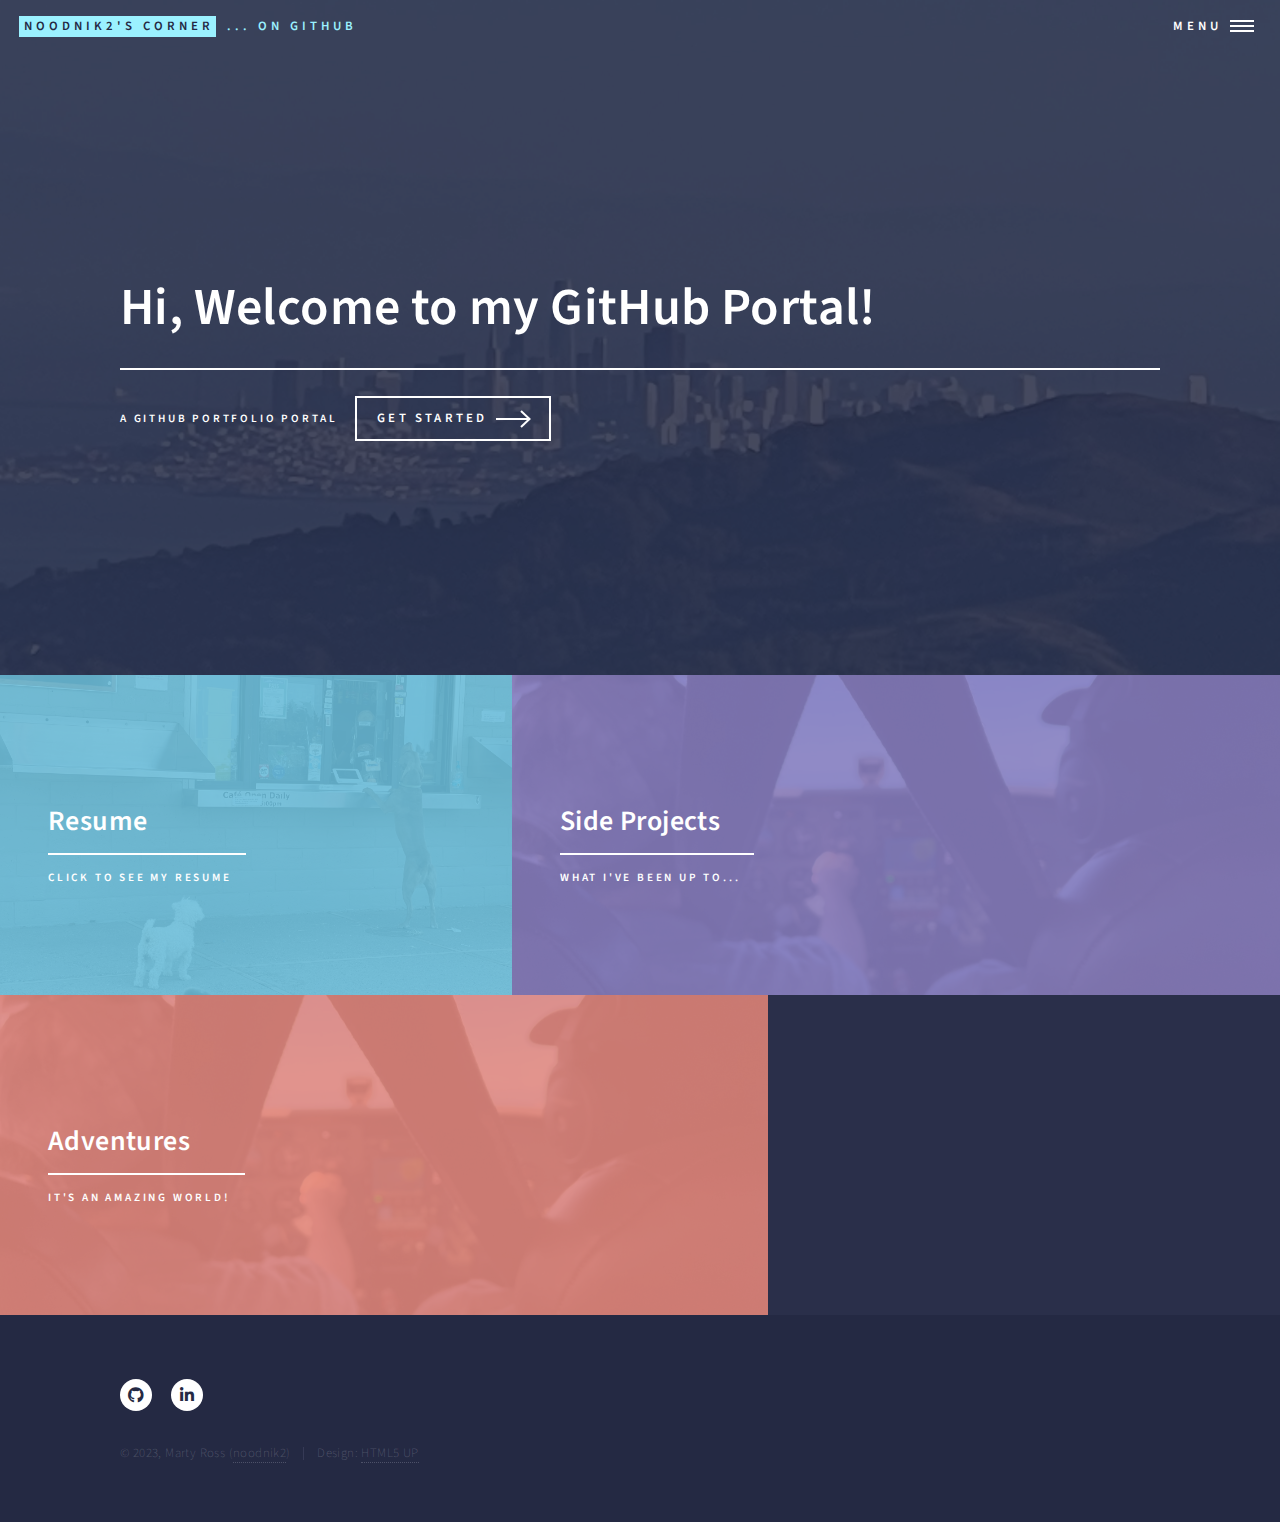
==== commit 0e2c929e: "Add 'New York Signs' adventure" ====
--- a/index.html
+++ b/index.html
@@ -1,10 +1,5 @@
 <!DOCTYPE HTML>
-<!--
-	Forty by HTML5 UP
-	html5up.net | @ajlkn
-	Free for personal and commercial use under the CCA 3.0 license (html5up.net/license)
--->
-<html>
+<html lang="en">
 	<head>
 		<title>Home | Noodnik2's Corner</title>
 		<meta charset="utf-8" />
@@ -30,7 +25,7 @@
 					<nav id="menu">
 						<ul class="links">
 							<li><a href="index.html">Home</a></li>
-							<li><a href="static/230316-MartyRoss-2fpg.pdf">Resume</a></li>
+							<li><a href="static/230802-MartyRoss-Resume.pdf">Resume</a></li>
 							<li><a href="side-projects.html">Side Projects</a></li>
 						</ul>
 						<ul class="actions stacked">
@@ -46,7 +41,6 @@
 							</header>
 							<div class="content">
 								<p style="text-transform: uppercase;">A GitHub Portfolio Portal</p>
-<!--								<p>Come share in my adventure!</p>-->
 								<ul class="actions">
 									<li><a href="#one" class="button next scrolly">Get Started</a></li>
 								</ul>
@@ -58,131 +52,46 @@
 					<div id="main">
 
 						<!-- One -->
-							<section id="one" class="tiles">
-								<article>
-									<span class="image">
-										<img src="images/houndclient.jpeg" alt="" />
-									</span>
-									<header class="major">
-										<h3><a href="static/230316-MartyRoss-2fpg.pdf" class="link">Resume</a></h3>
-										<p>Click to see my resume</p>
-									</header>
-								</article>
-								<article>
-									<span class="image">
-										<img src="images/pilotage.jpeg" alt="" />
-									</span>
-									<header class="major">
-										<h3><a href="side-projects.html" class="link">Side Projects</a></h3>
-										<p>What I've been up to...</p>
-									</header>
-								</article>
-<!--								<article>-->
-<!--									<span class="image">-->
-<!--										<img src="images/pic03.jpg" alt="" />-->
-<!--									</span>-->
-<!--									<header class="major">-->
-<!--										<h3><a href="my-interests.html" class="link">Interests</a></h3>-->
-<!--										<p>What interests me?</p>-->
-<!--									</header>-->
-<!--								</article>-->
-<!--								<article>-->
-<!--									<span class="image">-->
-<!--										<img src="images/pic04.jpg" alt="" />-->
-<!--									</span>-->
-<!--									<header class="major">-->
-<!--										<h3><a href="my-family.html" class="link">Family</a></h3>-->
-<!--										<p>A bit about my family</p>-->
-<!--									</header>-->
-<!--								</article>-->
+						<section id="one" class="tiles">
+							<article>
+								<span class="image">
+									<img src="images/houndclient.jpeg" alt="" />
+								</span>
+								<header class="major">
+									<h3><a href="static/230802-MartyRoss-Resume.pdf" class="link">Resume</a></h3>
+									<p>Click to see my resume</p>
+								</header>
+							</article>
+							<article>
+								<span class="image">
+									<img src="images/pilotage.jpeg" alt="" />
+								</span>
+								<header class="major">
+									<h3><a href="side-projects.html" class="link">Side Projects</a></h3>
+									<p>What I've been up to...</p>
+								</header>
+							</article>
 
-<!--								<article>-->
-<!--									<span class="image">-->
-<!--										<img src="images/pic05.jpg" alt="" />-->
-<!--									</span>-->
-<!--									<header class="major">-->
-<!--										<h3><a href="landing.html" class="link">Consequat</a></h3>-->
-<!--										<p>Ipsum dolor sit amet</p>-->
-<!--									</header>-->
-<!--								</article>-->
-<!--								<article>-->
-<!--									<span class="image">-->
-<!--										<img src="images/pic06.jpg" alt="" />-->
-<!--									</span>-->
-<!--									<header class="major">-->
-<!--										<h3><a href="landing.html" class="link">Etiam</a></h3>-->
-<!--										<p>Feugiat amet tempus</p>-->
-<!--									</header>-->
-<!--								</article>-->
-							</section>
-
-<!--						&lt;!&ndash; Two &ndash;&gt;-->
-<!--							<section id="two">-->
-<!--								<div class="inner">-->
-<!--									<header class="major">-->
-<!--										<h2>Massa libero</h2>-->
-<!--									</header>-->
-<!--									<p>Nullam et orci eu lorem consequat tincidunt vivamus et sagittis libero. Mauris aliquet magna magna sed nunc rhoncus pharetra. Pellentesque condimentum sem. In efficitur ligula tate urna. Maecenas laoreet massa vel lacinia pellentesque lorem ipsum dolor. Nullam et orci eu lorem consequat tincidunt. Vivamus et sagittis libero. Mauris aliquet magna magna sed nunc rhoncus amet pharetra et feugiat tempus.</p>-->
-<!--									<ul class="actions">-->
-<!--										<li><a href="landing.html" class="button next">Get Started</a></li>-->
-<!--									</ul>-->
-<!--								</div>-->
-<!--							</section>-->
-
+							<article>
+								<span class="image">
+									<img src="images/pilotage.jpeg" alt="" />
+								</span>
+								<header class="major">
+									<h3><a href="adventures.html" class="link">Adventures</a></h3>
+									<p>It's an amazing world!</p>
+								</header>
+							</article>
+<!--							<article>-->
+<!--								<span class="image">-->
+<!--									<img src="images/pilotage.jpeg" alt="" />-->
+<!--								</span>-->
+<!--								<header class="major">-->
+<!--									<h3><a href="side-projects.html" class="link">Side Projects</a></h3>-->
+<!--									<p>What I've been up to...</p>-->
+<!--								</header>-->
+<!--							</article>-->
+						</section>
 					</div>
-
-				<!-- Contact -->
-<!--					<section id="contact">-->
-<!--						<div class="inner">-->
-<!--							<section>-->
-<!--								<form method="post" action="#">-->
-<!--									<div class="fields">-->
-<!--										<div class="field half">-->
-<!--											<label for="name">Name</label>-->
-<!--											<input type="text" name="name" id="name" />-->
-<!--										</div>-->
-<!--										<div class="field half">-->
-<!--											<label for="email">Email</label>-->
-<!--											<input type="text" name="email" id="email" />-->
-<!--										</div>-->
-<!--										<div class="field">-->
-<!--											<label for="message">Message</label>-->
-<!--											<textarea name="message" id="message" rows="6"></textarea>-->
-<!--										</div>-->
-<!--									</div>-->
-<!--									<ul class="actions">-->
-<!--										<li><input type="submit" value="Send Message" class="primary" /></li>-->
-<!--										<li><input type="reset" value="Clear" /></li>-->
-<!--									</ul>-->
-<!--								</form>-->
-<!--							</section>-->
-<!--							<section class="split">-->
-<!--								<section>-->
-<!--									<div class="contact-method">-->
-<!--										<span class="icon solid alt fa-envelope"></span>-->
-<!--										<h3>Email</h3>-->
-<!--										<a href="#">information@untitled.tld</a>-->
-<!--									</div>-->
-<!--								</section>-->
-<!--								<section>-->
-<!--									<div class="contact-method">-->
-<!--										<span class="icon solid alt fa-phone"></span>-->
-<!--										<h3>Phone</h3>-->
-<!--										<span>(000) 000-0000 x12387</span>-->
-<!--									</div>-->
-<!--								</section>-->
-<!--								<section>-->
-<!--									<div class="contact-method">-->
-<!--										<span class="icon solid alt fa-home"></span>-->
-<!--										<h3>Address</h3>-->
-<!--										<span>1234 Somewhere Road #5432<br />-->
-<!--										Nashville, TN 00000<br />-->
-<!--										United States of America</span>-->
-<!--									</div>-->
-<!--								</section>-->
-<!--							</section>-->
-<!--						</div>-->
-<!--					</section>-->
 
 				<!-- Footer -->
 					<footer id="footer">
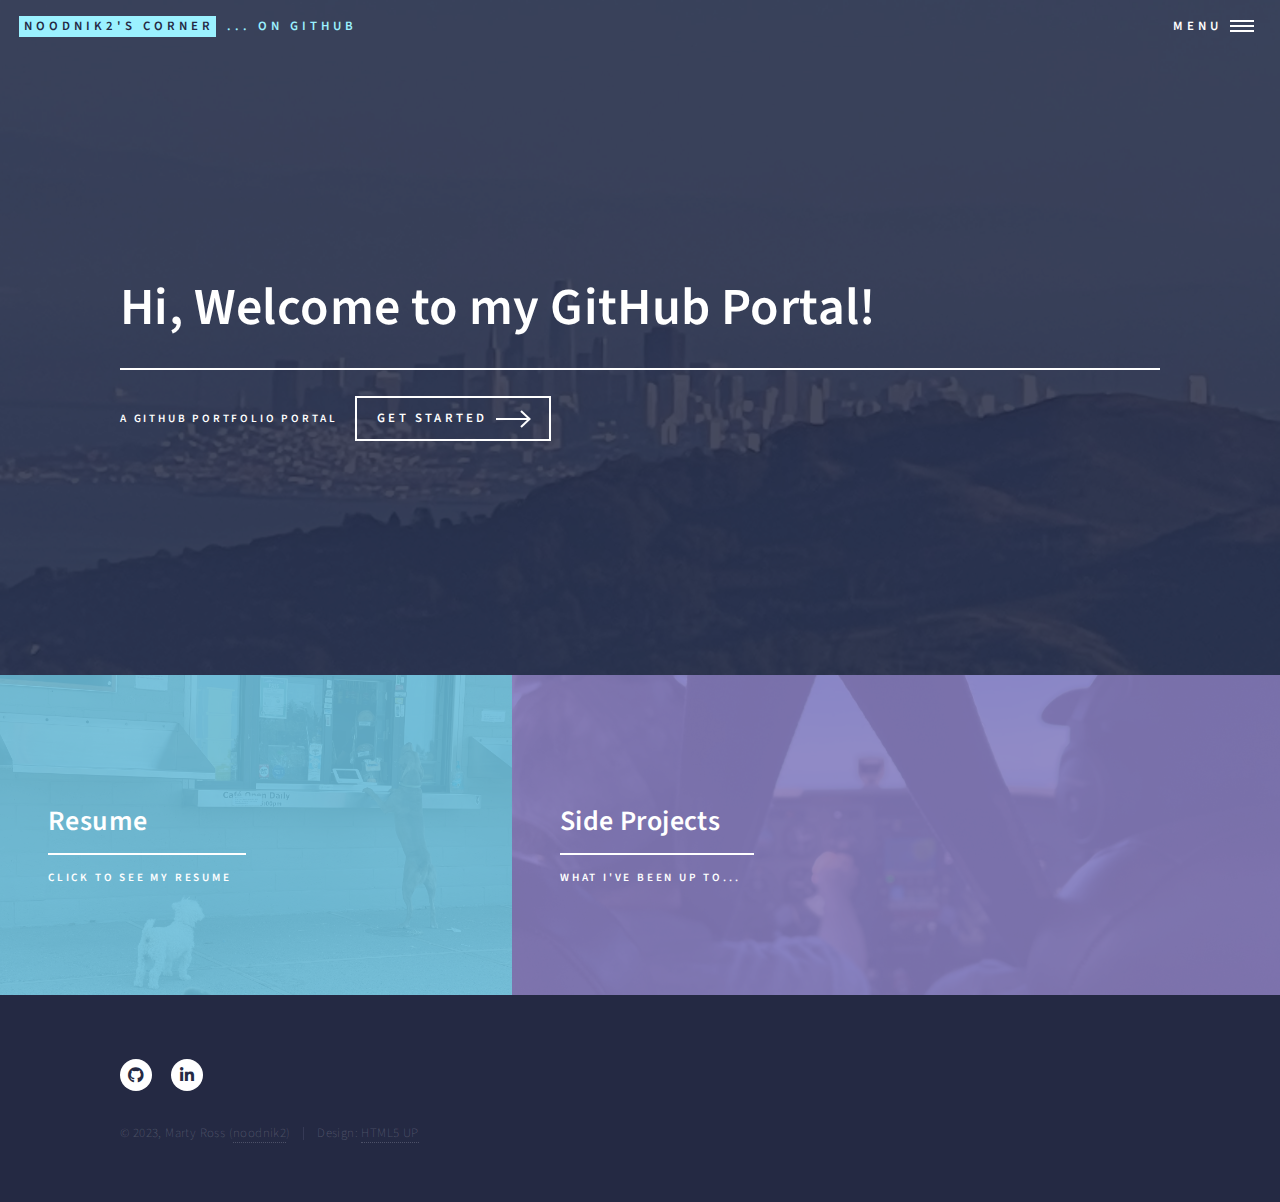
==== commit 1b3ff917: "Update resume" ====
--- a/index.html
+++ b/index.html
@@ -25,7 +25,7 @@
 					<nav id="menu">
 						<ul class="links">
 							<li><a href="index.html">Home</a></li>
-							<li><a href="static/230802-MartyRoss-Resume.pdf">Resume</a></li>
+							<li><a href="static/231110-MartyRoss-Resume.pdf">Resume</a></li>
 							<li><a href="side-projects.html">Side Projects</a></li>
 						</ul>
 						<ul class="actions stacked">
@@ -58,7 +58,7 @@
 									<img src="images/houndclient.jpeg" alt="" />
 								</span>
 								<header class="major">
-									<h3><a href="static/230802-MartyRoss-Resume.pdf" class="link">Resume</a></h3>
+									<h3><a href="static/231110-MartyRoss-Resume.pdf" class="link">Resume</a></h3>
 									<p>Click to see my resume</p>
 								</header>
 							</article>
@@ -71,25 +71,6 @@
 									<p>What I've been up to...</p>
 								</header>
 							</article>
-
-							<article>
-								<span class="image">
-									<img src="images/pilotage.jpeg" alt="" />
-								</span>
-								<header class="major">
-									<h3><a href="adventures.html" class="link">Adventures</a></h3>
-									<p>It's an amazing world!</p>
-								</header>
-							</article>
-<!--							<article>-->
-<!--								<span class="image">-->
-<!--									<img src="images/pilotage.jpeg" alt="" />-->
-<!--								</span>-->
-<!--								<header class="major">-->
-<!--									<h3><a href="side-projects.html" class="link">Side Projects</a></h3>-->
-<!--									<p>What I've been up to...</p>-->
-<!--								</header>-->
-<!--							</article>-->
 						</section>
 					</div>
 
